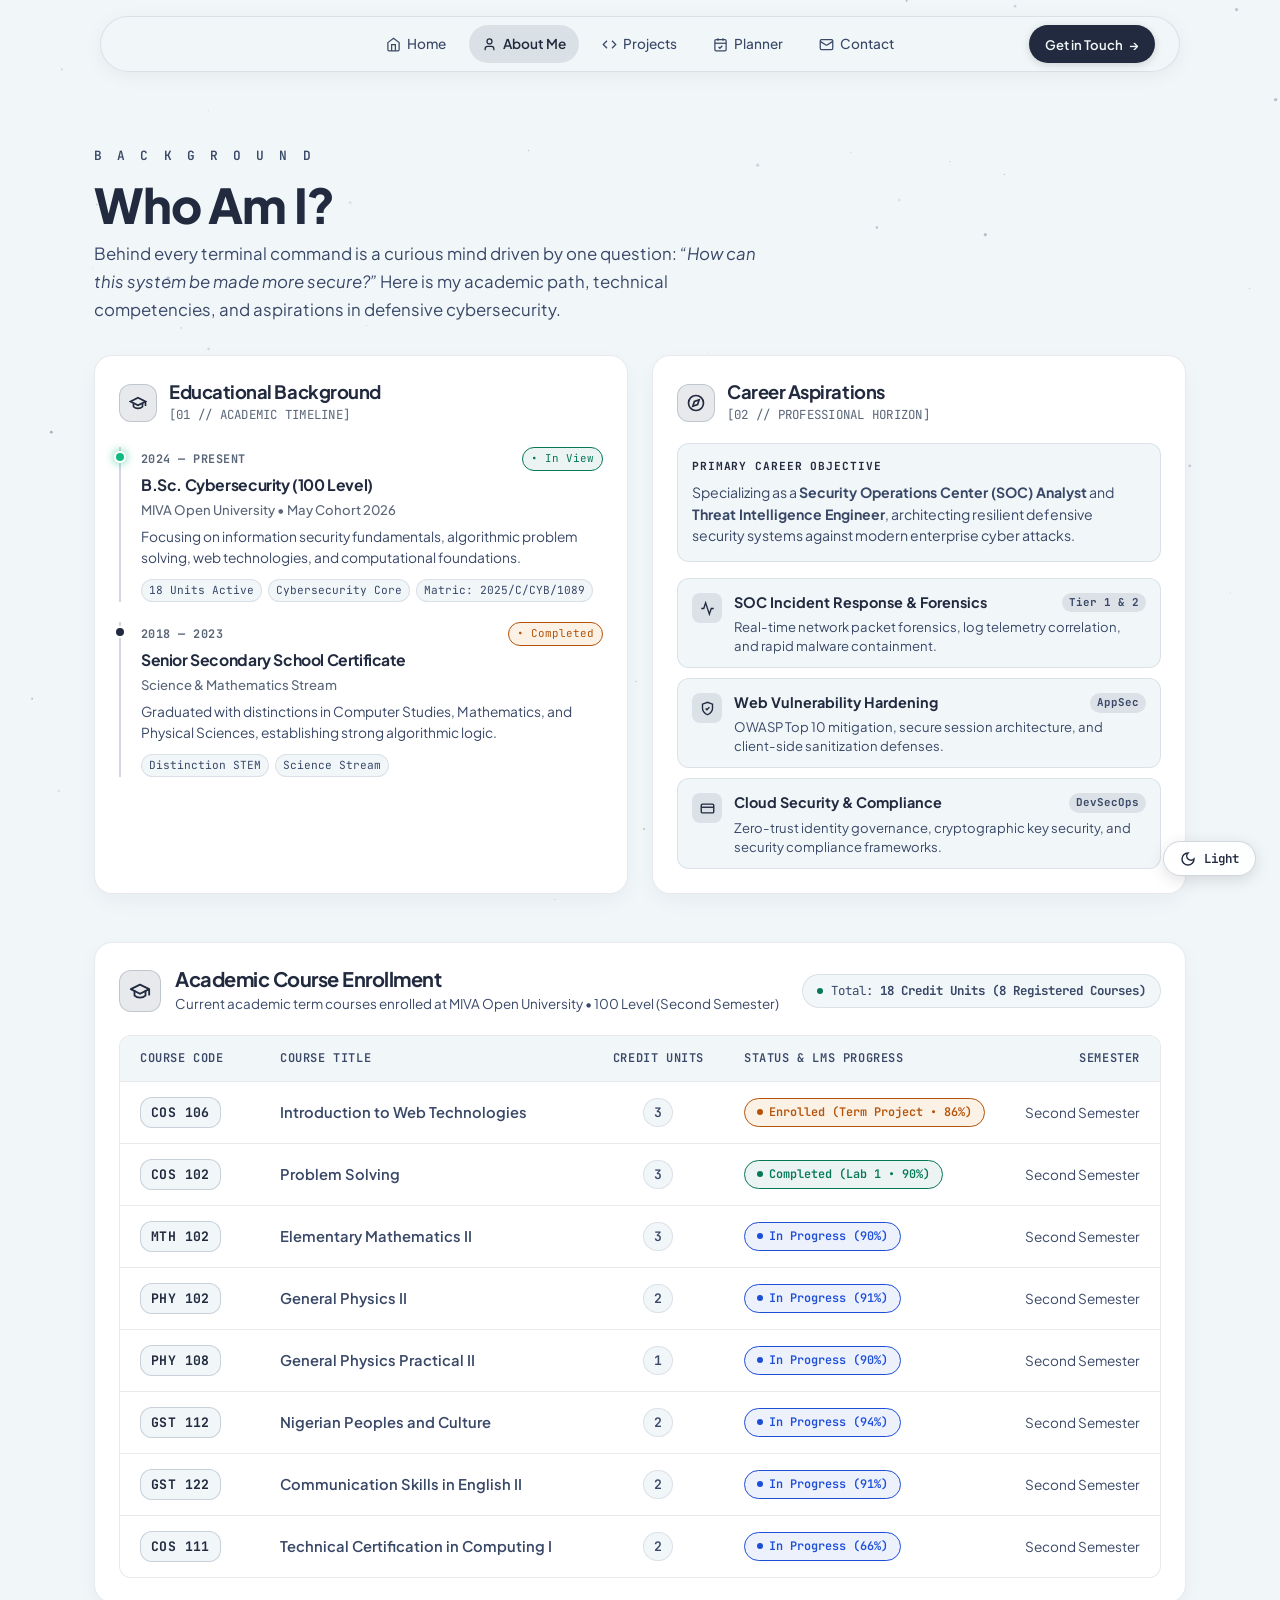
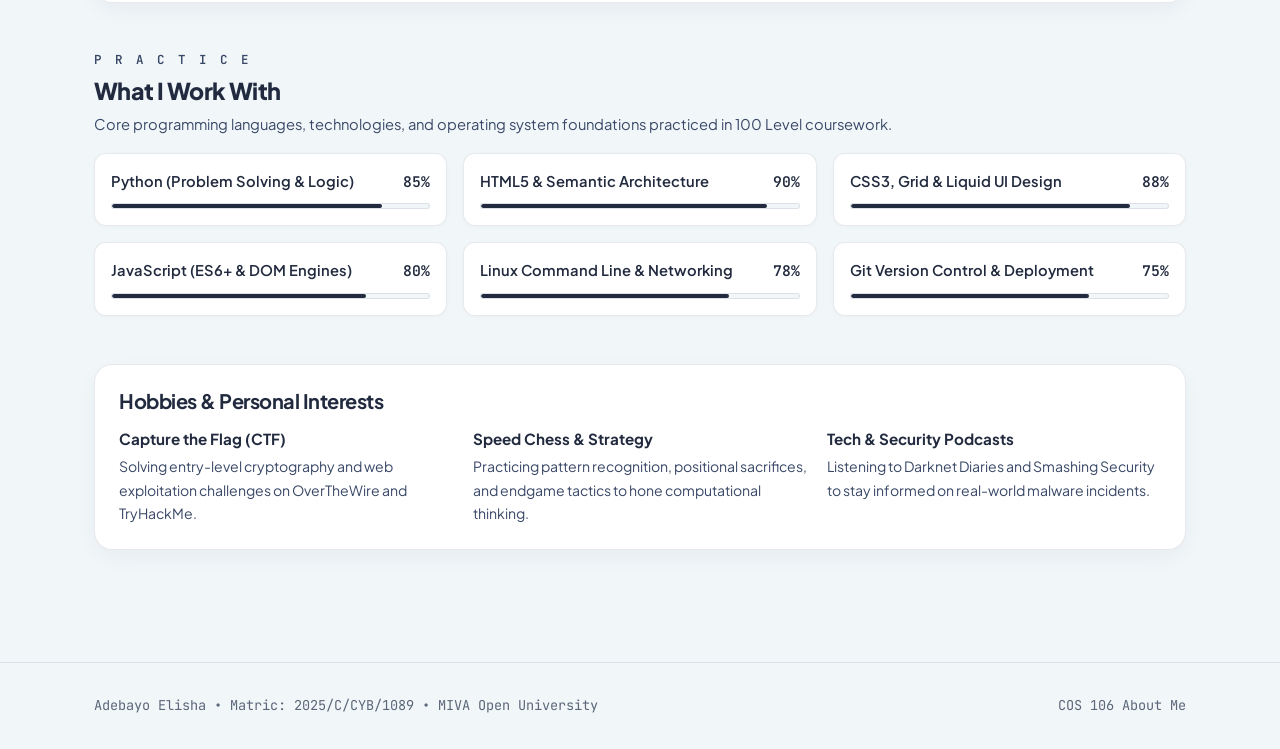
==== about.html @ 7bc81983 "Initial commit" ====
<!DOCTYPE html>
<html lang="en" data-theme="light">
<head>
  <meta charset="UTF-8" />
  <meta name="viewport" content="width=device-width, initial-scale=1.0" />
  <script>/* apply saved theme before first paint */try{if(localStorage.getItem('elisha_portfolio_theme')==='dark'){var h=document.documentElement;h.setAttribute('data-theme','dark');h.classList.add('dark');}}catch(e){}</script>
  <meta name="description" content="About Adebayo Elisha - Educational Background, Technical Skills, Career Goals, and Course Schedule." />
  <title>About Me | Adebayo Elisha</title>
  <link rel="icon" type="image/svg+xml" href="favicon.svg?v=6.1" />
    <link rel="preconnect" href="https://fonts.googleapis.com" />
  <link rel="preconnect" href="https://fonts.gstatic.com" crossorigin />
  <link rel="stylesheet" href="https://fonts.googleapis.com/css2?family=JetBrains+Mono:wght@400;500;600&family=Plus+Jakarta+Sans:wght@300;400;500;600;700;800&display=swap" />
  <link rel="stylesheet" href="css/style.css?v=6.1" />
  <link rel="prefetch" href="index.html" as="document" />
  <link rel="prefetch" href="projects.html" as="document" />
  <link rel="prefetch" href="planner.html" as="document" />
  <link rel="prefetch" href="contact.html" as="document" />
</head>
<body>

  <!-- SCROLL-MORPHING iOS LIQUID GLASS NAVBAR -->
  <header class="site-header">
    <div class="nav-shell">
      <div class="nav-spacer-left">
        <a href="index.html" class="nav-brand-title">Adebayo Elisha</a>
      </div>
      <!-- Desktop Navigation Links with SVG Icons -->
      <nav aria-label="Main Navigation">
        <ul class="nav-menu">
          <li>
            <a href="index.html" class="nav-link">
              <svg xmlns="http://www.w3.org/2000/svg" viewBox="0 0 24 24" fill="none" stroke="currentColor"><path d="m3 9 9-7 9 7v11a2 2 0 0 1-2 2H5a2 2 0 0 1-2-2z"/><polyline points="9 22 9 12 15 12 15 22"/></svg>
              <span>Home</span>
            </a>
          </li>
          <li>
            <a href="about.html" class="nav-link active">
              <svg xmlns="http://www.w3.org/2000/svg" viewBox="0 0 24 24" fill="none" stroke="currentColor"><path d="M19 21v-2a4 4 0 0 0-4-4H9a4 4 0 0 0-4 4v2"/><circle cx="12" cy="7" r="4"/></svg>
              <span>About Me</span>
            </a>
          </li>
          <li>
            <a href="projects.html" class="nav-link">
              <svg xmlns="http://www.w3.org/2000/svg" viewBox="0 0 24 24" fill="none" stroke="currentColor"><polyline points="16 18 22 12 16 6"/><polyline points="8 6 2 12 8 18"/></svg>
              <span>Projects</span>
            </a>
          </li>
          <li>
            <a href="planner.html" class="nav-link">
              <svg xmlns="http://www.w3.org/2000/svg" viewBox="0 0 24 24" fill="none" stroke="currentColor"><rect width="18" height="18" x="3" y="4" rx="2" ry="2"/><line x1="16" x2="16" y1="2" y2="6"/><line x1="8" x2="8" y1="2" y2="6"/><line x1="3" x2="21" y1="10" y2="10"/><path d="m9 16 2 2 4-4"/></svg>
              <span>Planner</span>
            </a>
          </li>
          <li>
            <a href="contact.html" class="nav-link">
              <svg xmlns="http://www.w3.org/2000/svg" viewBox="0 0 24 24" fill="none" stroke="currentColor"><rect width="20" height="16" x="2" y="4" rx="2"/><path d="m22 7-8.97 5.7a1.94 1.94 0 0 1-2.06 0L2 7"/></svg>
              <span>Contact</span>
            </a>
          </li>
        </ul>
      </nav>

      <!-- Nav Actions -->
      <div class="nav-actions">
        <a href="contact.html" class="nav-resume-btn">
          <span>Get in Touch</span>
          <span>&rarr;</span>
        </a>

        <button type="button" class="mobile-toggle" aria-label="Toggle navigation" aria-expanded="false">
          <span class="hamburger-bar"></span>
          <span class="hamburger-bar"></span>
          <span class="hamburger-bar"></span>
        </button>
      </div>

    </div>
  </header>

  <!-- MOBILE NAVIGATION DRAWER -->
  <aside class="mobile-nav-overlay" aria-label="Mobile Navigation Drawer">
    <a href="index.html" class="mobile-nav-link">Home</a>
    <a href="about.html" class="mobile-nav-link active">About Me</a>
    <a href="projects.html" class="mobile-nav-link">Projects</a>
    <a href="planner.html" class="mobile-nav-link">Academic Planner</a>
    <a href="contact.html" class="mobile-nav-link">Contact</a>
        </aside>

  <!-- MAIN CONTENT -->
  <main id="main-content" class="container">
    
    <!-- PAGE HEADER -->
    <header class="page-header">
      <div class="hero-intro-lead" style="font-size: 0.8rem;">B A C K G R O U N D</div>
      <h1 class="page-title">Who Am I?</h1>
      <p class="page-subtitle">
        Behind every terminal command is a curious mind driven by one question: <em>&ldquo;How can this system be made more secure?&rdquo;</em> Here is my academic path, technical competencies, and aspirations in defensive cybersecurity.
      </p>
    </header>

    <!-- SECTION: EDUCATION & ASPIRATIONS (TWO COLUMN GRID) -->
    <section aria-labelledby="bio-heading" style="margin-bottom: 48px;">
      <div class="education-career-grid">
        
        <!-- Educational Background -->
        <article class="mono-card">
          <div class="card-header-row">
            <div class="card-icon-badge" aria-hidden="true">
              <svg xmlns="http://www.w3.org/2000/svg" viewBox="0 0 24 24" fill="none" stroke="currentColor">
                <path d="M22 10v6M2 10l10-5 10 5-10 5z"/>
                <path d="M6 12v5c3 3 9 3 12 0v-5"/>
              </svg>
            </div>
            <div class="card-title-group">
              <h2 id="bio-heading">Educational Background</h2>
              <span class="card-caption">[01 // ACADEMIC TIMELINE]</span>
            </div>
          </div>

          <div class="academic-timeline">
            <!-- Timeline Item 1 -->
            <div class="timeline-item">
              <span class="timeline-dot active" aria-hidden="true"></span>
              <div class="timeline-badge-row">
                <span class="timeline-year">2024 &mdash; Present</span>
                <span class="timeline-status-pill active">&bull; In View</span>
              </div>
              <h3 class="timeline-title">B.Sc. Cybersecurity (100 Level)</h3>
              <span class="timeline-org">MIVA Open University &bull; May Cohort 2026</span>
              <p class="timeline-desc">
                Focusing on information security fundamentals, algorithmic problem solving, web technologies, and computational foundations.
              </p>
              <div class="timeline-tags">
                <span class="timeline-tag">18 Units Active</span>
                <span class="timeline-tag">Cybersecurity Core</span>
                <span class="timeline-tag">Matric: 2025/C/CYB/1089</span>
              </div>
            </div>

            <!-- Timeline Item 2 -->
            <div class="timeline-item">
              <span class="timeline-dot" aria-hidden="true"></span>
              <div class="timeline-badge-row">
                <span class="timeline-year">2018 &mdash; 2023</span>
                <span class="timeline-status-pill">&bull; Completed</span>
              </div>
              <h3 class="timeline-title">Senior Secondary School Certificate</h3>
              <span class="timeline-org">Science &amp; Mathematics Stream</span>
              <p class="timeline-desc">
                Graduated with distinctions in Computer Studies, Mathematics, and Physical Sciences, establishing strong algorithmic logic.
              </p>
              <div class="timeline-tags">
                <span class="timeline-tag">Distinction STEM</span>
                <span class="timeline-tag">Science Stream</span>
              </div>
            </div>
          </div>
        </article>

        <!-- Career Aspirations -->
        <article class="mono-card">
          <div class="card-header-row">
            <div class="card-icon-badge" aria-hidden="true">
              <svg xmlns="http://www.w3.org/2000/svg" viewBox="0 0 24 24" fill="none" stroke="currentColor">
                <circle cx="12" cy="12" r="10"/>
                <polygon points="16.24 7.76 14.12 14.12 7.76 16.24 9.88 9.88 16.24 7.76"/>
              </svg>
            </div>
            <div class="card-title-group">
              <h2>Career Aspirations</h2>
              <span class="card-caption">[02 // PROFESSIONAL HORIZON]</span>
            </div>
          </div>

          <div class="aspiration-lead-box">
            <span class="aspiration-lead-tag">Primary Career Objective</span>
            Specializing as a <strong>Security Operations Center (SOC) Analyst</strong> and <strong>Threat Intelligence Engineer</strong>, architecting resilient defensive security systems against modern enterprise cyber attacks.
          </div>

          <div class="aspiration-track-list">
            <!-- Track 1 -->
            <div class="aspiration-track-item">
              <div class="aspiration-track-icon" aria-hidden="true">
                <svg xmlns="http://www.w3.org/2000/svg" viewBox="0 0 24 24" fill="none" stroke="currentColor"><polyline points="22 12 18 12 15 21 9 3 6 12 2 12"/></svg>
              </div>
              <div class="aspiration-track-body">
                <div class="aspiration-track-title">
                  <span>SOC Incident Response &amp; Forensics</span>
                  <span class="aspiration-pill">Tier 1 &amp; 2</span>
                </div>
                <p class="aspiration-track-desc">
                  Real-time network packet forensics, log telemetry correlation, and rapid malware containment.
                </p>
              </div>
            </div>

            <!-- Track 2 -->
            <div class="aspiration-track-item">
              <div class="aspiration-track-icon" aria-hidden="true">
                <svg xmlns="http://www.w3.org/2000/svg" viewBox="0 0 24 24" fill="none" stroke="currentColor"><path d="M12 22s8-4 8-10V5l-8-3-8 3v7c0 6 8 10 8 10z"/><path d="m9 12 2 2 4-4"/></svg>
              </div>
              <div class="aspiration-track-body">
                <div class="aspiration-track-title">
                  <span>Web Vulnerability Hardening</span>
                  <span class="aspiration-pill">AppSec</span>
                </div>
                <p class="aspiration-track-desc">
                  OWASP Top 10 mitigation, secure session architecture, and client-side sanitization defenses.
                </p>
              </div>
            </div>

            <!-- Track 3 -->
            <div class="aspiration-track-item">
              <div class="aspiration-track-icon" aria-hidden="true">
                <svg xmlns="http://www.w3.org/2000/svg" viewBox="0 0 24 24" fill="none" stroke="currentColor"><rect width="20" height="14" x="2" y="5" rx="2"/><line x1="2" x2="22" y1="10" y2="10"/></svg>
              </div>
              <div class="aspiration-track-body">
                <div class="aspiration-track-title">
                  <span>Cloud Security &amp; Compliance</span>
                  <span class="aspiration-pill">DevSecOps</span>
                </div>
                <p class="aspiration-track-desc">
                  Zero-trust identity governance, cryptographic key security, and security compliance frameworks.
                </p>
              </div>
            </div>
          </div>
        </article>

      </div>
    </section>

    <!-- SECTION: ACADEMIC COURSE ENROLLMENT -->
    <section aria-labelledby="courses-heading" style="margin-bottom: 48px;">
      <div class="course-enrollment-card">
        
        <!-- Card Header with Icon, Title, and Credit Badge -->
        <div class="enrollment-header">
          <div class="enrollment-title-group">
            <div class="enrollment-icon-badge" aria-hidden="true">
              <svg xmlns="http://www.w3.org/2000/svg" width="22" height="22" viewBox="0 0 24 24" fill="none" stroke="currentColor" stroke-width="2" stroke-linecap="round" stroke-linejoin="round">
                <path d="M22 10v6M2 10l10-5 10 5-10 5z"/>
                <path d="M6 12v5c3 3 9 3 12 0v-5"/>
              </svg>
            </div>
            <div>
              <h2 id="courses-heading" class="enrollment-title">Academic Course Enrollment</h2>
              <p class="enrollment-subtitle">Current academic term courses enrolled at MIVA Open University &bull; 100 Level (Second Semester)</p>
            </div>
          </div>
          <div class="enrollment-meta-chip">
            <span class="meta-dot"></span>
            <span>Total: <strong>18 Credit Units (8 Registered Courses)</strong></span>
          </div>
        </div>

        <!-- Desktop Responsive Table Container -->
        <div class="course-table-container">
          <table class="course-table">
            <thead>
              <tr>
                <th scope="col" style="width: 140px;">Course Code</th>
                <th scope="col">Course Title</th>
                <th scope="col" style="width: 120px; text-align: center;">Credit Units</th>
                <th scope="col" style="width: 240px;">Status &amp; LMS Progress</th>
                <th scope="col" style="width: 150px; text-align: right;">Semester</th>
              </tr>
            </thead>
            <tbody>
              <tr>
                <td><span class="course-code-pill">COS 106</span></td>
                <td class="course-title-cell">Introduction to Web Technologies</td>
                <td class="credit-units-cell"><span class="unit-badge">3</span></td>
                <td><span class="status-chip status-enrolled"><span class="chip-pip"></span>Enrolled (Term Project &bull; 86%)</span></td>
                <td class="semester-cell">Second Semester</td>
              </tr>
              <tr>
                <td><span class="course-code-pill">COS 102</span></td>
                <td class="course-title-cell">Problem Solving</td>
                <td class="credit-units-cell"><span class="unit-badge">3</span></td>
                <td><span class="status-chip status-completed"><span class="chip-pip"></span>Completed (Lab 1 &bull; 90%)</span></td>
                <td class="semester-cell">Second Semester</td>
              </tr>
              <tr>
                <td><span class="course-code-pill">MTH 102</span></td>
                <td class="course-title-cell">Elementary Mathematics II</td>
                <td class="credit-units-cell"><span class="unit-badge">3</span></td>
                <td><span class="status-chip status-inprogress"><span class="chip-pip"></span>In Progress (90%)</span></td>
                <td class="semester-cell">Second Semester</td>
              </tr>
              <tr>
                <td><span class="course-code-pill">PHY 102</span></td>
                <td class="course-title-cell">General Physics II</td>
                <td class="credit-units-cell"><span class="unit-badge">2</span></td>
                <td><span class="status-chip status-inprogress"><span class="chip-pip"></span>In Progress (91%)</span></td>
                <td class="semester-cell">Second Semester</td>
              </tr>
              <tr>
                <td><span class="course-code-pill">PHY 108</span></td>
                <td class="course-title-cell">General Physics Practical II</td>
                <td class="credit-units-cell"><span class="unit-badge">1</span></td>
                <td><span class="status-chip status-inprogress"><span class="chip-pip"></span>In Progress (90%)</span></td>
                <td class="semester-cell">Second Semester</td>
              </tr>
              <tr>
                <td><span class="course-code-pill">GST 112</span></td>
                <td class="course-title-cell">Nigerian Peoples and Culture</td>
                <td class="credit-units-cell"><span class="unit-badge">2</span></td>
                <td><span class="status-chip status-inprogress"><span class="chip-pip"></span>In Progress (94%)</span></td>
                <td class="semester-cell">Second Semester</td>
              </tr>
              <tr>
                <td><span class="course-code-pill">GST 122</span></td>
                <td class="course-title-cell">Communication Skills in English II</td>
                <td class="credit-units-cell"><span class="unit-badge">2</span></td>
                <td><span class="status-chip status-inprogress"><span class="chip-pip"></span>In Progress (91%)</span></td>
                <td class="semester-cell">Second Semester</td>
              </tr>
              <tr>
                <td><span class="course-code-pill">COS 111</span></td>
                <td class="course-title-cell">Technical Certification in Computing I</td>
                <td class="credit-units-cell"><span class="unit-badge">2</span></td>
                <td><span class="status-chip status-inprogress"><span class="chip-pip"></span>In Progress (66%)</span></td>
                <td class="semester-cell">Second Semester</td>
              </tr>
            </tbody>
          </table>
        </div>

        <!-- Mobile Card List (Rendered cleanly on phone screens) -->
        <div class="course-mobile-list" aria-label="Course list for mobile screens">
          <!-- Course 1 -->
          <article class="course-mobile-card">
            <div class="course-mobile-header">
              <span class="course-code-pill">COS 106</span>
              <span class="unit-badge">3 Credit Units</span>
            </div>
            <h3 class="course-mobile-title">Introduction to Web Technologies</h3>
            <div class="course-progress-track" aria-hidden="true">
              <div class="course-progress-fill" style="width: 86%;"></div>
            </div>
            <div class="course-mobile-footer">
              <span class="status-chip status-enrolled"><span class="chip-pip"></span>Term Project &bull; 86%</span>
              <span class="semester-cell">Semester 2</span>
            </div>
          </article>

          <!-- Course 2 -->
          <article class="course-mobile-card">
            <div class="course-mobile-header">
              <span class="course-code-pill">COS 102</span>
              <span class="unit-badge">3 Credit Units</span>
            </div>
            <h3 class="course-mobile-title">Problem Solving</h3>
            <div class="course-progress-track" aria-hidden="true">
              <div class="course-progress-fill" style="width: 90%;"></div>
            </div>
            <div class="course-mobile-footer">
              <span class="status-chip status-completed"><span class="chip-pip"></span>Completed Lab 1 &bull; 90%</span>
              <span class="semester-cell">Semester 2</span>
            </div>
          </article>

          <!-- Course 3 -->
          <article class="course-mobile-card">
            <div class="course-mobile-header">
              <span class="course-code-pill">MTH 102</span>
              <span class="unit-badge">3 Credit Units</span>
            </div>
            <h3 class="course-mobile-title">Elementary Mathematics II</h3>
            <div class="course-progress-track" aria-hidden="true">
              <div class="course-progress-fill" style="width: 90%;"></div>
            </div>
            <div class="course-mobile-footer">
              <span class="status-chip status-inprogress"><span class="chip-pip"></span>In Progress &bull; 90%</span>
              <span class="semester-cell">Semester 2</span>
            </div>
          </article>

          <!-- Course 4 -->
          <article class="course-mobile-card">
            <div class="course-mobile-header">
              <span class="course-code-pill">PHY 102</span>
              <span class="unit-badge">2 Credit Units</span>
            </div>
            <h3 class="course-mobile-title">General Physics II</h3>
            <div class="course-progress-track" aria-hidden="true">
              <div class="course-progress-fill" style="width: 91%;"></div>
            </div>
            <div class="course-mobile-footer">
              <span class="status-chip status-inprogress"><span class="chip-pip"></span>In Progress &bull; 91%</span>
              <span class="semester-cell">Semester 2</span>
            </div>
          </article>

          <!-- Course 5 -->
          <article class="course-mobile-card">
            <div class="course-mobile-header">
              <span class="course-code-pill">PHY 108</span>
              <span class="unit-badge">1 Credit Unit</span>
            </div>
            <h3 class="course-mobile-title">General Physics Practical II</h3>
            <div class="course-progress-track" aria-hidden="true">
              <div class="course-progress-fill" style="width: 90%;"></div>
            </div>
            <div class="course-mobile-footer">
              <span class="status-chip status-inprogress"><span class="chip-pip"></span>In Progress &bull; 90%</span>
              <span class="semester-cell">Semester 2</span>
            </div>
          </article>

          <!-- Course 6 -->
          <article class="course-mobile-card">
            <div class="course-mobile-header">
              <span class="course-code-pill">GST 112</span>
              <span class="unit-badge">2 Credit Units</span>
            </div>
            <h3 class="course-mobile-title">Nigerian Peoples and Culture</h3>
            <div class="course-progress-track" aria-hidden="true">
              <div class="course-progress-fill" style="width: 94%;"></div>
            </div>
            <div class="course-mobile-footer">
              <span class="status-chip status-inprogress"><span class="chip-pip"></span>In Progress &bull; 94%</span>
              <span class="semester-cell">Semester 2</span>
            </div>
          </article>

          <!-- Course 7 -->
          <article class="course-mobile-card">
            <div class="course-mobile-header">
              <span class="course-code-pill">GST 122</span>
              <span class="unit-badge">2 Credit Units</span>
            </div>
            <h3 class="course-mobile-title">Communication Skills in English II</h3>
            <div class="course-progress-track" aria-hidden="true">
              <div class="course-progress-fill" style="width: 91%;"></div>
            </div>
            <div class="course-mobile-footer">
              <span class="status-chip status-inprogress"><span class="chip-pip"></span>In Progress &bull; 91%</span>
              <span class="semester-cell">Semester 2</span>
            </div>
          </article>

          <!-- Course 8 -->
          <article class="course-mobile-card">
            <div class="course-mobile-header">
              <span class="course-code-pill">COS 111</span>
              <span class="unit-badge">2 Credit Units</span>
            </div>
            <h3 class="course-mobile-title">Technical Certification in Computing I</h3>
            <div class="course-progress-track" aria-hidden="true">
              <div class="course-progress-fill" style="width: 66%;"></div>
            </div>
            <div class="course-mobile-footer">
              <span class="status-chip status-inprogress"><span class="chip-pip"></span>In Progress &bull; 66%</span>
              <span class="semester-cell">Semester 2</span>
            </div>
          </article>
        </div>

      </div>
    </section>

    <!-- SECTION: TECHNICAL SKILLS -->
    <section aria-labelledby="skills-heading" style="margin-bottom: 48px;">
      <div class="hero-intro-lead" style="font-size: 0.78rem;">P R A C T I C E</div>
      <h2 id="skills-heading" style="font-size: 1.45rem; font-weight: 800; margin-top: 4px; margin-bottom: 8px;">What I Work With</h2>
      <p style="color: var(--text-secondary); font-size: 0.92rem;">
        Core programming languages, technologies, and operating system foundations practiced in 100 Level coursework.
      </p>

      <div class="skills-grid">
        <div class="skill-card">
          <div class="skill-header">
            <span>Python (Problem Solving & Logic)</span>
            <span style="font-family: var(--font-mono);">85%</span>
          </div>
          <div class="skill-track">
            <div class="skill-fill" style="width: 85%;"></div>
          </div>
        </div>

        <div class="skill-card">
          <div class="skill-header">
            <span>HTML5 & Semantic Architecture</span>
            <span style="font-family: var(--font-mono);">90%</span>
          </div>
          <div class="skill-track">
            <div class="skill-fill" style="width: 90%;"></div>
          </div>
        </div>

        <div class="skill-card">
          <div class="skill-header">
            <span>CSS3, Grid & Liquid UI Design</span>
            <span style="font-family: var(--font-mono);">88%</span>
          </div>
          <div class="skill-track">
            <div class="skill-fill" style="width: 88%;"></div>
          </div>
        </div>

        <div class="skill-card">
          <div class="skill-header">
            <span>JavaScript (ES6+ & DOM Engines)</span>
            <span style="font-family: var(--font-mono);">80%</span>
          </div>
          <div class="skill-track">
            <div class="skill-fill" style="width: 80%;"></div>
          </div>
        </div>

        <div class="skill-card">
          <div class="skill-header">
            <span>Linux Command Line & Networking</span>
            <span style="font-family: var(--font-mono);">78%</span>
          </div>
          <div class="skill-track">
            <div class="skill-fill" style="width: 78%;"></div>
          </div>
        </div>

        <div class="skill-card">
          <div class="skill-header">
            <span>Git Version Control & Deployment</span>
            <span style="font-family: var(--font-mono);">75%</span>
          </div>
          <div class="skill-track">
            <div class="skill-fill" style="width: 75%;"></div>
          </div>
        </div>
      </div>
    </section>



    <!-- SECTION: HOBBIES & INTERESTS -->
    <section aria-labelledby="hobbies-heading" style="margin-bottom: 48px;">
      <article class="mono-card">
        <h2 id="hobbies-heading" style="font-size: 1.25rem; font-weight: 700; margin-bottom: 14px;">Hobbies & Personal Interests</h2>
        <div style="display: grid; grid-template-columns: repeat(auto-fit, minmax(240px, 1fr)); gap: 20px;">
          <div>
            <strong style="color: var(--text-main); font-size: 0.95rem;">Capture the Flag (CTF)</strong>
            <p style="font-size: 0.88rem; color: var(--text-secondary); margin-top: 4px;">
              Solving entry-level cryptography and web exploitation challenges on OverTheWire and TryHackMe.
            </p>
          </div>
          <div>
            <strong style="color: var(--text-main); font-size: 0.95rem;">Speed Chess & Strategy</strong>
            <p style="font-size: 0.88rem; color: var(--text-secondary); margin-top: 4px;">
              Practicing pattern recognition, positional sacrifices, and endgame tactics to hone computational thinking.
            </p>
          </div>
          <div>
            <strong style="color: var(--text-main); font-size: 0.95rem;">Tech & Security Podcasts</strong>
            <p style="font-size: 0.88rem; color: var(--text-secondary); margin-top: 4px;">
              Listening to Darknet Diaries and Smashing Security to stay informed on real-world malware incidents.
            </p>
          </div>
        </div>
      </article>
    </section>

  </main>

  <!-- FOOTER -->
  <footer class="site-footer" style="margin-top: 64px;">
    <div class="container">
      <div class="footer-row">
        <span class="footer-meta">Adebayo Elisha &bull; Matric: 2025/C/CYB/1089 &bull; MIVA Open University</span>
        <span class="footer-meta">COS 106 About Me</span>
      </div>
    </div>
  </footer>

  <!-- FLOATING QUICK THEME SWITCHER -->
  <button type="button" class="floating-theme-switch" aria-label="Toggle theme mode" title="Toggle Light/Dark Theme">
    <svg class="icon-sun" xmlns="http://www.w3.org/2000/svg" viewBox="0 0 24 24" fill="none" stroke="currentColor" style="display:none;"><circle cx="12" cy="12" r="4"/><path d="M12 2v2"/><path d="M12 20v2"/><path d="m4.93 4.93 1.41 1.41"/><path d="m17.66 17.66 1.41 1.41"/><path d="M2 12h2"/><path d="M20 12h2"/><path d="m6.34 17.66-1.41 1.41"/><path d="m19.07 4.93-1.41 1.41"/></svg>
    <svg class="icon-moon" xmlns="http://www.w3.org/2000/svg" viewBox="0 0 24 24" fill="none" stroke="currentColor"><path d="M12 3a6 6 0 0 0 9 9 9 9 0 1 1-9-9Z"/></svg>
    <span class="theme-label">Light</span>
  </button>

  <script src="js/effects.js?v=6.1"></script>
</body>
</html>
---- css/style.css ----
/* ==========================================================================
   COS 106: Introduction to Web Technologies - Term Project
   Student: Adebayo Elisha (Cybersecurity, 100 Level, MIVA Open University)
   Architecture: Modern Glassmorphism & Dynamic Geometric Matrix Engine
   Theme: Dual Light (Ice/Steel Slate #F1F6F9) & Dark (Obsidian #0B0F17)
   Interactive: ClickSpark Canvas, Hover Grid Matrix, Scroll-Morphing Liquid Nav
   ========================================================================== */

/* --- DUAL THEME TOKENS --- */
:root,
[data-theme="light"] {
  color-scheme: light;

  /* Light Steel & Frosted Slate Palette */
  --bg-canvas: #F1F6F9;
  --bg-surface: #FFFFFF;
  --bg-surface-raised: rgba(255, 255, 255, 0.85);
  --bg-glass: rgba(241, 246, 249, 0.75);
  --bg-liquid-glass: rgba(255, 255, 255, 0.72);
  --bg-card: rgba(255, 255, 255, 0.8);

  /* Typography */
  --text-main: #212A3E;
  --text-secondary: #394867;
  --text-muted: #5B6779;
  --text-inverse: #FFFFFF;

  /* Borders & Hairlines */
  --border-subtle: rgba(57, 72, 103, 0.12);
  --border-medium: rgba(57, 72, 103, 0.22);
  --border-active: #212A3E;

  /* Accents */
  --accent: #212A3E;
  --accent-secondary: #394867;
  --accent-highlight: #4F709C;
  --accent-glow: rgba(57, 72, 103, 0.12);

  /* Grid Matrix & Ripple Tokens (Balanced Blend) */
  --grid-cell-border: rgba(57, 72, 103, 0.055);
  --grid-cell-hover: rgba(57, 72, 103, 0.12);
  --grid-cell-hover-border: rgba(57, 72, 103, 0.24);
  --grid-ripple-bg: rgba(57, 72, 103, 0.18);
  --grid-ripple-border: rgba(57, 72, 103, 0.28);

  /* Status Colors */
  --status-high: #B91C1C;
  --status-high-bg: rgba(220, 38, 38, 0.1);
  --status-med: #B45309;
  --status-med-bg: rgba(217, 119, 6, 0.1);
  --status-low: #047857;
  --status-low-bg: rgba(4, 120, 87, 0.08);
  --status-info: #1D4ED8;
  --status-info-bg: rgba(29, 78, 216, 0.08);

  /* Shadows */
  --shadow-nav: 0 4px 6px -1px rgba(155, 164, 181, 0.05);
  --shadow-liquid: 0 10px 30px -5px rgba(34, 42, 53, 0.08), 0 1px 2px rgba(0, 0, 0, 0.05), inset 0 1px 0 rgba(255, 255, 255, 0.8);
  --shadow-card: 0 8px 24px -4px rgba(33, 42, 62, 0.06);
  --shadow-card-hover: 0 16px 36px -6px rgba(33, 42, 62, 0.12);
}

[data-theme="dark"],
html.dark {
  color-scheme: dark;

  /* Option B: Dark Obsidian & Titanium Glass */
  --bg-canvas: #0B0F17;
  --bg-surface: #121824;
  --bg-surface-raised: rgba(18, 24, 36, 0.85);
  --bg-glass: rgba(11, 15, 23, 0.75);
  --bg-liquid-glass: rgba(18, 24, 36, 0.75);
  --bg-card: rgba(18, 24, 36, 0.65);

  /* Typography */
  --text-main: #F1F6F9;
  --text-secondary: #9BA4B5;
  --text-muted: #94A3B8;
  --text-inverse: #0B0F17;

  /* Borders & Hairlines */
  --border-subtle: rgba(255, 255, 255, 0.08);
  --border-medium: rgba(255, 255, 255, 0.16);
  --border-active: #60A5FA;

  /* Accents */
  --accent: #60A5FA;
  --accent-secondary: #93C5FD;
  --accent-highlight: #38BDF8;
  --accent-glow: rgba(96, 165, 250, 0.18);

  /* Grid Matrix & Ripple Tokens (Balanced Blend) */
  --grid-cell-border: rgba(147, 197, 253, 0.045);
  --grid-cell-hover: rgba(96, 165, 250, 0.14);
  --grid-cell-hover-border: rgba(96, 165, 250, 0.28);
  --grid-ripple-bg: rgba(96, 165, 250, 0.18);
  --grid-ripple-border: rgba(96, 165, 250, 0.32);

  /* Status Colors */
  --status-high: #F87171;
  --status-high-bg: rgba(248, 113, 113, 0.15);
  --status-med: #FBBF24;
  --status-med-bg: rgba(251, 191, 36, 0.15);
  --status-low: #34D399;
  --status-low-bg: rgba(52, 211, 153, 0.15);
  --status-info: #60A5FA;
  --status-info-bg: rgba(96, 165, 250, 0.15);

  /* Shadows */
  --shadow-nav: 0 4px 6px -1px rgba(0, 0, 0, 0.3);
  --shadow-liquid: 0 12px 36px -5px rgba(0, 0, 0, 0.6), 0 1px 2px rgba(0, 0, 0, 0.4), inset 0 1px 0 rgba(255, 255, 255, 0.12);
  --shadow-card: 0 8px 24px -4px rgba(0, 0, 0, 0.4);
  --shadow-card-hover: 0 16px 40px -6px rgba(0, 0, 0, 0.7);
}

/* --- GLOBAL SETTINGS --- */
:root {
  --font-primary: 'Plus Jakarta Sans', -apple-system, BlinkMacSystemFont, 'Segoe UI', Roboto, sans-serif;
  --font-mono: 'JetBrains Mono', monospace;
  --accent-terminal: var(--accent);
  --accent-primary: var(--accent);

  --space-1: 4px;
  --space-2: 8px;
  --space-3: 12px;
  --space-4: 16px;
  --space-5: 24px;
  --space-6: 32px;
  --space-7: 48px;
  --space-8: 64px;
  --space-9: 96px;

  --radius-sm: 6px;
  --radius-md: 12px;
  --radius-lg: 18px;
  --radius-pill: 9999px;

  --ease-spring: cubic-bezier(0.16, 1, 0.3, 1);
  --max-width: 1140px;
}

/* --- RESET --- */
*,
*::before,
*::after {
  box-sizing: border-box;
  margin: 0;
  padding: 0;
}

/* ==========================================================================
   VIEW TRANSITIONS API THEME RIPPLE (Smooth Circular Mask)
   ========================================================================== */
::view-transition-old(root),
::view-transition-new(root) {
  animation: none;
  mix-blend-mode: normal;
}

::view-transition-old(root) {
  z-index: 1;
}

::view-transition-new(root) {
  z-index: 9999;
}

/* Suppress per-element transitions during theme switch so snapshots are instantaneous */
html.theme-transitioning,
html.theme-transitioning *,
html.theme-transitioning *::before,
html.theme-transitioning *::after {
  transition: none !important;
  animation-duration: 0.001ms !important;
}

html {
  font-family: var(--font-primary);
  background-color: var(--bg-canvas);
  color: var(--text-main);
  font-size: 16px;
  line-height: 1.6;
  scroll-behavior: smooth;
  -webkit-font-smoothing: antialiased;
}

body {
  min-height: 100vh;
  display: flex;
  flex-direction: column;
  background-color: var(--bg-canvas);
  color: var(--text-main);
  overflow-x: hidden;
  position: relative;
  animation: pageFadeIn 0.22s cubic-bezier(0.16, 1, 0.3, 1);
}

@keyframes pageFadeIn {
  from {
    opacity: 0.94;
    transform: translateY(2px);
  }
  to {
    opacity: 1;
    transform: translateY(0);
  }
}

h1,
h2,
h3,
h4,
h5,
h6 {
  color: var(--text-main);
  font-weight: 700;
  line-height: 1.15;
  letter-spacing: -0.025em;
}

p {
  color: var(--text-secondary);
  line-height: 1.65;
}

a {
  color: inherit;
  text-decoration: none;
  transition: all 0.2s ease;
}

/* Layout Container */
.container {
  width: 100%;
  max-width: var(--max-width);
  margin-left: auto;
  margin-right: auto;
  padding-left: var(--space-5);
  padding-right: var(--space-5);
  position: relative;
  z-index: 10;
}

/* ==========================================================================
   INTERACTIVE GEOMETRIC MATRIX GRID
   ========================================================================== */
.interactive-grid-container {
  position: absolute;
  top: 0;
  left: 0;
  right: 0;
  height: 100%;
  min-height: 850px;
  overflow: hidden;
  pointer-events: auto;
  z-index: 1;
  -webkit-mask-image: radial-gradient(ellipse at top, #000 20%, transparent 70%);
  mask-image: radial-gradient(ellipse at top, #000 20%, transparent 70%);
}

.interactive-grid-matrix {
  display: grid;
  width: max-content;
  margin: 0 auto;
  user-select: none;
}

.grid-matrix-cell {
  width: 60px;
  height: 60px;
  border-width: 0.5px;
  border-style: solid;
  border-color: var(--grid-cell-border);
  background: transparent;
  transition: background-color 0.12s ease, border-color 0.12s ease;
  will-change: background-color, border-color;
  cursor: crosshair;
}

.grid-matrix-cell:hover {
  background-color: var(--grid-cell-hover) !important;
  border-color: var(--grid-cell-hover-border) !important;
  transition-duration: 0ms !important;
}

/* Cell Wave Ripple Animation (Hardware-Accelerated) */
@keyframes cell-ripple {
  0% {
    background-color: transparent;
    border-color: var(--grid-cell-border);
  }

  50% {
    background-color: var(--grid-ripple-bg);
    border-color: var(--grid-ripple-border);
  }

  100% {
    background-color: transparent;
    border-color: var(--grid-cell-border);
  }
}

.animate-cell-ripple {
  animation: cell-ripple var(--duration, 280ms) cubic-bezier(0.4, 0, 0.2, 1) var(--delay, 0ms) forwards;
  will-change: background-color, border-color;
}

/* Hero Section Bottom Fade Gradient */
.hero-bottom-fade {
  position: absolute;
  bottom: 0;
  left: 0;
  right: 0;
  height: 180px;
  background: linear-gradient(to top, var(--bg-canvas) 0%, transparent 100%);
  pointer-events: none;
  z-index: 2;
}

/* Mouse Pass-Through: Layout containers, content wrappers & text let mouse hover/clicks fall through to the grid */
.hero-section .container,
.hero-grid,
.hero-content,
.hero-intro-lead,
.hero-name,
.hero-role-wrapper,
.hero-bio,
.page-header .container,
.page-header {
  pointer-events: none;
}

/* Explicit interactive items retain full clickability */
.hero-actions,
.hero-actions a,
.hero-actions button,
.badge-tag,
.audio-pill,
.hero-portrait-card,
.page-header a,
.page-header button,
.page-header input,
.mono-card,
.project-card,
.table-card,
.planner-form,
.filter-chip {
  pointer-events: auto;
}

/* ==========================================================================
   SCROLL-MORPHING iOS LIQUID GLASS NAVBAR
   ========================================================================== */
.site-header {
  position: fixed;
  top: 0;
  left: 0;
  right: 0;
  z-index: 1000;
  pointer-events: none;
  padding: 16px 20px;
}

/* 1. At Top of Page: Expansive, wide floating bar across top */
.nav-shell {
  pointer-events: auto;
  width: 92%;
  max-width: 1080px;
  margin: 0 auto;
  display: flex;
  align-items: center;
  justify-content: space-between;
  padding: 8px 24px;
  background: var(--bg-glass);
  backdrop-filter: blur(14px);
  -webkit-backdrop-filter: blur(14px);
  border: 1px solid var(--border-subtle);
  border-radius: var(--radius-pill);
  box-shadow: 0 4px 20px rgba(0, 0, 0, 0.05);
  will-change: max-width, padding, box-shadow;
  transition: max-width 0.5s cubic-bezier(0.22, 1, 0.36, 1),
              padding 0.5s cubic-bezier(0.22, 1, 0.36, 1),
              background-color 0.35s ease,
              border-color 0.35s ease,
              box-shadow 0.45s ease;
}

.nav-spacer-left,
.nav-ghost-spacer {
  width: 126px;
  flex-shrink: 0;
  min-width: 0;
  overflow: hidden;
  pointer-events: none;
  transition: width 0.5s cubic-bezier(0.22, 1, 0.36, 1);
}

.nav-brand-title,
.nav-mobile-home-pill,
.mobile-hero-meta {
  display: none;
}

.nav-shell.scrolled-liquid .nav-spacer-left,
.nav-shell.scrolled-liquid .nav-ghost-spacer {
  width: 0px !important;
}

.nav-shell nav {
  flex: 0 0 auto;
}

.nav-actions {
  width: 126px;
  flex-shrink: 0;
  display: flex;
  align-items: center;
  justify-content: flex-end;
  gap: 8px;
  transition: width 0.5s cubic-bezier(0.22, 1, 0.36, 1);
}

.nav-shell.scrolled-liquid .nav-actions {
  width: auto;
}

/* 2. On Scroll: The sides and button smoothly glide inward into a compact floating pill */
.nav-shell.scrolled-liquid {
  max-width: 660px;
  padding: 6px 12px;
  background: var(--bg-liquid-glass);
  backdrop-filter: blur(20px);
  -webkit-backdrop-filter: blur(20px);
  border-color: var(--border-medium);
  box-shadow: var(--shadow-liquid);
}

/* Nav Menu Links - In original central place with decent 10px spacing, retracts to 4px on scroll */
.nav-menu {
  display: flex;
  align-items: center;
  list-style: none;
  gap: 10px;
  flex-shrink: 0;
  transition: gap 0.5s cubic-bezier(0.22, 1, 0.36, 1);
}

.nav-shell.scrolled-liquid .nav-menu {
  gap: 4px;
}

.nav-link {
  display: inline-flex;
  align-items: center;
  gap: 6px;
  padding: 7px 13px;
  min-height: 38px;
  font-size: 0.85rem;
  font-weight: 500;
  color: var(--text-secondary);
  border-radius: var(--radius-pill);
  white-space: nowrap;
  flex-shrink: 0;
  transition: color 0.2s ease, background-color 0.2s ease;
}

.nav-link svg {
  width: 15px;
  height: 15px;
  stroke-width: 2;
  flex-shrink: 0;
  transition: transform 0.2s ease;
}

.nav-link:hover {
  color: var(--text-main);
  background: var(--border-subtle);
}

.nav-link:hover svg {
  transform: translateY(-1px);
}

.nav-link.active {
  color: var(--text-main);
  background: var(--border-subtle);
  font-weight: 600;
}

/* Nav Actions (Resume/Action & Mobile Drawer) */
.nav-actions {
  display: flex;
  align-items: center;
  gap: 8px;
  flex-shrink: 0;
}

.theme-toggle-btn {
  width: 44px;
  height: 44px;
  min-width: 44px;
  min-height: 44px;
  border-radius: var(--radius-pill);
  background: var(--bg-surface-raised);
  border: 1px solid var(--border-medium);
  color: var(--text-main);
  display: inline-flex;
  align-items: center;
  justify-content: center;
  cursor: pointer;
  transition: all 0.2s ease;
  box-shadow: 0 1px 4px rgba(0, 0, 0, 0.08);
}

.theme-toggle-btn:hover {
  color: var(--accent);
  border-color: var(--accent);
  background: var(--bg-surface);
  transform: scale(1.08);
  box-shadow: 0 2px 8px var(--accent-glow);
}

.theme-toggle-btn svg {
  width: 20px;
  height: 20px;
  stroke-width: 2.2;
  pointer-events: none;
}

/* Floating Quick Theme Toggle (Bottom Right Pill) */
.floating-theme-switch {
  position: fixed;
  bottom: 24px;
  right: 24px;
  z-index: 999;
  display: flex;
  align-items: center;
  gap: 8px;
  padding: 8px 16px;
  background: var(--bg-surface-raised);
  border: 1px solid var(--border-medium);
  border-radius: var(--radius-pill);
  box-shadow: 0 4px 16px rgba(0, 0, 0, 0.12), inset 0 1px 0 rgba(255, 255, 255, 0.2);
  backdrop-filter: blur(16px);
  -webkit-backdrop-filter: blur(16px);
  color: var(--text-main);
  font-family: var(--font-mono);
  font-size: 0.78rem;
  font-weight: 600;
  cursor: pointer;
  transition: all 0.25s var(--ease-spring);
  user-select: none;
}

.floating-theme-switch:hover {
  transform: translateY(-2px);
  border-color: var(--accent);
  box-shadow: 0 6px 20px var(--accent-glow);
}

.floating-theme-switch svg {
  width: 16px;
  height: 16px;
  stroke-width: 2.2;
  pointer-events: none;
}

.nav-resume-btn {
  display: inline-flex;
  align-items: center;
  gap: 6px;
  padding: 8px 16px;
  min-height: 38px;
  border-radius: var(--radius-pill);
  background: var(--text-main);
  color: var(--bg-canvas);
  font-size: 0.82rem;
  font-weight: 600;
  white-space: nowrap;
  flex-shrink: 0;
  box-shadow: 0 2px 8px rgba(0, 0, 0, 0.15);
  transition: all 0.2s ease;
}

.nav-resume-btn:hover {
  transform: translateY(-1px);
  box-shadow: 0 4px 12px rgba(0, 0, 0, 0.22);
  color: var(--bg-canvas);
}

/* Constant dimensions on scroll - zero shrinking */

/* Mobile Toggle Hamburger (Clean 44px Touch Target with Animated Bars) */
.mobile-toggle {
  display: none;
  background: transparent;
  border: none;
  cursor: pointer;
  width: 44px;
  height: 44px;
  min-width: 44px;
  min-height: 44px;
  align-items: center;
  justify-content: center;
  flex-direction: column;
  gap: 5px;
  color: var(--text-main);
  border-radius: var(--radius-pill);
  padding: 0;
  transition: all 0.25s ease;
  user-select: none;
  -webkit-tap-highlight-color: transparent;
}

.mobile-toggle:hover {
  background: var(--border-subtle);
}

.mobile-toggle .hamburger-bar {
  display: block;
  width: 20px;
  height: 2px;
  background-color: currentColor;
  border-radius: 2px;
  transition: transform 0.3s cubic-bezier(0.16, 1, 0.3, 1), opacity 0.2s ease;
  transform-origin: center;
}

/* Smooth morphing into an 'X' close icon when mobile drawer is open */
.mobile-toggle.open .hamburger-bar:nth-child(1) {
  transform: translateY(7px) rotate(45deg);
}

.mobile-toggle.open .hamburger-bar:nth-child(2) {
  opacity: 0;
  transform: scaleX(0);
}

.mobile-toggle.open .hamburger-bar:nth-child(3) {
  transform: translateY(-7px) rotate(-45deg);
}

/* Mobile Nav Overlay Drawer */
.mobile-nav-overlay {
  position: fixed;
  inset: 0;
  background: var(--bg-surface);
  z-index: 99;
  display: flex;
  flex-direction: column;
  justify-content: center;
  align-items: center;
  gap: 16px;
  padding: 32px;
  transform: translateY(-100%);
  opacity: 0;
  transition: all 0.35s var(--ease-spring);
  pointer-events: none;
  visibility: hidden;
}

.mobile-nav-overlay.active {
  transform: translateY(0);
  opacity: 1;
  pointer-events: auto;
  visibility: visible;
}

.mobile-nav-link {
  font-size: 1.25rem;
  font-weight: 600;
  color: var(--text-secondary);
  display: inline-flex;
  align-items: center;
  justify-content: center;
  min-height: 48px;
  width: 100%;
  gap: 12px;
}

.mobile-nav-link.active,
.mobile-nav-link:hover {
  color: var(--text-main);
}

/* ==========================================================================
   HERO SECTION (CYBERSECURITY IDENTITY ARCHITECTURE - 100dvh OPTIMIZED)
   ========================================================================== */
.hero-section {
  padding-top: 150px;
  padding-bottom: var(--space-8);
  position: relative;
  min-height: 85vh;
  min-height: calc(100dvh - 80px);
  display: flex;
  align-items: center;
}

.hero-grid {
  display: grid;
  grid-template-columns: 1.25fr 0.85fr;
  gap: var(--space-7);
  align-items: center;
}

.hero-content {
  position: relative;
  display: flex;
  flex-direction: column;
  gap: var(--space-4);
}

/* Atmospheric soft radial fade around the name & intro typography */
.hero-content::before {
  content: "";
  position: absolute;
  top: -60px;
  left: -60px;
  right: -30px;
  bottom: -40px;
  background: radial-gradient(ellipse 85% 75% at 35% 35%, var(--bg-canvas) 25%, transparent 80%);
  opacity: 0.85;
  pointer-events: none;
  z-index: -1;
}

/* Badge Chip */
.badge-tag {
  display: inline-flex;
  align-items: center;
  gap: 8px;
  padding: 6px 14px;
  border-radius: var(--radius-pill);
  background: var(--bg-surface-raised);
  border: 1px solid var(--border-subtle);
  font-family: var(--font-mono);
  font-size: 0.74rem;
  font-weight: 600;
  color: var(--text-secondary);
  box-shadow: 0 1px 4px rgba(0, 0, 0, 0.04);
}

.badge-pip {
  width: 7px;
  height: 7px;
  border-radius: 50%;
  background: #10B981;
  box-shadow: 0 0 8px #10B981;
}

/* Architectural Intro Lead Tracking */
.hero-intro-lead {
  font-family: var(--font-mono);
  font-size: clamp(1.15rem, 1.8vw, 1.35rem);
  line-height: 1.5;
  letter-spacing: 0.28em;
  text-transform: uppercase;
  color: var(--text-secondary);
  font-weight: 600;
  margin-top: 6px;
  margin-bottom: 8px;
}

/* Bold Prominent Name */
.hero-name {
  font-size: clamp(2.6rem, 5.5vw, 4.2rem);
  font-weight: 800;
  line-height: 1.05;
  letter-spacing: -0.035em;
  color: var(--text-main);
}

.hero-name-first,
.hero-name-last {
  display: inline;
}

.hero-name-cursor {
  display: inline-block;
  width: 3.5px;
  height: 0.85em;
  background: var(--accent-terminal);
  border-radius: 1px;
  vertical-align: middle;
  margin-left: 6px;
  animation: cursorBlink 1.1s ease-in-out infinite;
}

@keyframes cursorBlink {
  0%, 100% { opacity: 1; }
  50% { opacity: 0; }
}

/* Rotating Role Typewriter */
.hero-role-wrapper {
  font-family: var(--font-mono);
  font-size: 1.15rem;
  font-weight: 600;
  color: var(--text-secondary);
  display: flex;
  align-items: center;
  gap: 8px;
  min-height: 32px;
}

.role-terminal-prefix {
  color: var(--text-muted);
}

#roleRotator {
  color: var(--text-main);
  border-bottom: 2px solid var(--border-medium);
}

.cursor-blink {
  display: inline-block;
  width: 8px;
  height: 18px;
  background: var(--text-main);
  animation: blink 0.9s infinite;
}

@keyframes blink {

  0%,
  100% {
    opacity: 1;
  }

  50% {
    opacity: 0;
  }
}

/* Authentic Narrative Bio */
.hero-bio {
  font-size: 1.02rem;
  color: var(--text-secondary);
  line-height: 1.7;
  max-width: 580px;
}

/* Action Buttons Row */
.hero-actions {
  display: flex;
  align-items: center;
  gap: var(--space-4);
  flex-wrap: wrap;
  margin-top: var(--space-2);
}

.btn {
  display: inline-flex;
  align-items: center;
  gap: 8px;
  padding: 10px 22px;
  font-size: 0.9rem;
  font-weight: 600;
  border-radius: var(--radius-sm);
  cursor: pointer;
  transition: all 0.2s var(--ease-spring);
  font-family: inherit;
}

.btn-primary {
  background: var(--text-main);
  color: var(--bg-canvas);
  border: 1px solid var(--text-main);
  box-shadow: 0 4px 14px rgba(0, 0, 0, 0.12);
}

.btn-primary:hover {
  transform: translateY(-2px);
  box-shadow: 0 8px 22px rgba(0, 0, 0, 0.2);
  color: var(--bg-canvas);
}

.btn-outline {
  background: var(--bg-surface-raised);
  color: var(--text-main);
  border: 1px solid var(--border-subtle);
}

.btn-outline:hover {
  background: var(--border-subtle);
  border-color: var(--border-medium);
  transform: translateY(-2px);
}

/* ==========================================================================
   CUSTOM AUDIO NOTE PILL (WITH EQUALIZER BARS)
   ========================================================================== */
.audio-pill {
  display: inline-flex;
  align-items: center;
  gap: 14px;
  padding: 10px 18px;
  background: var(--bg-surface-raised);
  border: 1px solid var(--border-subtle);
  border-radius: var(--radius-pill);
  box-shadow: 0 4px 16px rgba(0, 0, 0, 0.04);
  width: fit-content;
  margin-top: var(--space-2);
  cursor: pointer;
  user-select: none;
  transition: transform 0.2s ease, border-color 0.2s ease, box-shadow 0.2s ease;
}

.audio-pill:hover {
  border-color: var(--border-medium);
  transform: translateY(-1px);
  box-shadow: 0 6px 20px rgba(0, 0, 0, 0.08);
}

.audio-play-trigger {
  width: 32px;
  height: 32px;
  border-radius: 50%;
  background: var(--text-main);
  color: var(--bg-canvas);
  border: none;
  cursor: pointer;
  display: flex;
  align-items: center;
  justify-content: center;
  transition: transform 0.2s ease;
}

.audio-play-trigger:hover {
  transform: scale(1.08);
}

.audio-play-trigger svg {
  width: 14px;
  height: 14px;
  fill: currentColor;
}

.audio-info-col {
  display: flex;
  flex-direction: column;
}

.audio-label {
  font-size: 0.82rem;
  font-weight: 700;
  color: var(--text-main);
}

.audio-sub {
  font-size: 0.7rem;
  color: var(--text-muted);
  font-family: var(--font-mono);
}

/* Equalizer Dancing Bars */
.eq-bars {
  display: flex;
  align-items: flex-end;
  gap: 3px;
  height: 16px;
}

.eq-bar {
  width: 3px;
  height: 4px;
  background: var(--text-secondary);
  border-radius: 1px;
  transition: height 0.2s ease;
}

.eq-bar.animating {
  animation: eqJump 0.8s infinite ease-in-out alternate;
}

.eq-bar:nth-child(1).animating {
  animation-delay: 0.1s;
}

.eq-bar:nth-child(2).animating {
  animation-delay: 0.3s;
}

.eq-bar:nth-child(3).animating {
  animation-delay: 0.5s;
}

.eq-bar:nth-child(4).animating {
  animation-delay: 0.2s;
}

@keyframes eqJump {
  0% {
    height: 3px;
  }

  100% {
    height: 16px;
  }
}

/* ==========================================================================
   HERO PORTRAIT CARD (LIQUID FROSTED GLASS)
   ========================================================================== */
.hero-portrait-card {
  position: relative;
}

.portrait-frame {
  background: var(--bg-surface);
  border: 1px solid var(--border-subtle);
  border-radius: var(--radius-lg);
  padding: 16px;
  box-shadow: var(--shadow-card);
  transition: all 0.3s var(--ease-spring);
}

.portrait-frame:hover {
  border-color: var(--border-medium);
  box-shadow: var(--shadow-card-hover);
  transform: translateY(-4px);
}

.portrait-img-box {
  width: 100%;
  aspect-ratio: 4 / 4.8;
  border-radius: var(--radius-md);
  overflow: hidden;
  position: relative;
  background: var(--bg-canvas);
}

.portrait-img-box img {
  width: 100%;
  height: 100%;
  object-fit: cover;
  object-position: center top;
}

.portrait-footer-bar {
  margin-top: 14px;
  display: flex;
  align-items: center;
  justify-content: space-between;
  font-family: var(--font-mono);
  font-size: 0.74rem;
  color: var(--text-muted);
}

.portrait-footer-bar b {
  color: var(--text-main);
}

/* ==========================================================================
   HERO SCROLL INDICATOR (FEINTING GLOW & DOWNWARD EXPLORE PROMPT)
   ========================================================================== */
.hero-scroll-indicator {
  position: absolute;
  bottom: 24px;
  left: 50%;
  transform: translateX(-50%);
  display: flex;
  flex-direction: column;
  align-items: center;
  gap: 6px;
  text-decoration: none;
  color: var(--text-muted);
  cursor: pointer;
  z-index: 20;
  user-select: none;
  animation: scrollFeintGlow 2.8s ease-in-out infinite;
  -webkit-tap-highlight-color: transparent;
}

.scroll-mouse {
  width: 20px;
  height: 32px;
  border: 2px solid var(--border-medium);
  border-radius: 12px;
  position: relative;
  display: flex;
  justify-content: center;
  background: var(--bg-surface);
  box-shadow: 0 2px 8px rgba(0, 0, 0, 0.05);
  transition: all 0.25s ease;
}

.scroll-wheel {
  width: 3px;
  height: 6px;
  background: var(--text-main);
  border-radius: 2px;
  position: absolute;
  top: 5px;
  animation: scrollWheelMotion 2.8s cubic-bezier(0.65, 0, 0.35, 1) infinite;
}

.scroll-label {
  font-family: var(--font-mono);
  font-size: 0.68rem;
  letter-spacing: 0.16em;
  text-transform: uppercase;
  font-weight: 600;
  color: var(--text-muted);
  transition: color 0.2s ease;
}

.scroll-chevron-arrow {
  width: 14px;
  height: 14px;
  stroke: currentColor;
  stroke-width: 2.5;
  stroke-linecap: round;
  stroke-linejoin: round;
  color: var(--text-muted);
  transition: transform 0.25s ease, color 0.2s ease;
  animation: chevronBob 2.8s ease-in-out infinite;
}

/* Subtle glowing pulse & feinting breathing effect */
@keyframes scrollFeintGlow {
  0%, 100% {
    opacity: 0.45;
    transform: translateX(-50%) translateY(0);
    filter: drop-shadow(0 0 0 transparent);
  }
  50% {
    opacity: 1;
    transform: translateX(-50%) translateY(4px);
    filter: drop-shadow(0 0 8px var(--accent-glow));
  }
}

@keyframes scrollWheelMotion {
  0% {
    transform: translateY(0);
    opacity: 1;
  }
  50% {
    transform: translateY(9px);
    opacity: 0;
  }
  51% {
    transform: translateY(0);
    opacity: 0;
  }
  100% {
    transform: translateY(0);
    opacity: 1;
  }
}

@keyframes chevronBob {
  0%, 100% {
    transform: translateY(0);
    opacity: 0.5;
  }
  50% {
    transform: translateY(3px);
    opacity: 1;
  }
}

.hero-scroll-indicator:hover {
  opacity: 1;
  color: var(--text-main);
  animation-play-state: paused;
}

.hero-scroll-indicator:hover .scroll-mouse {
  border-color: var(--text-main);
  box-shadow: 0 0 12px var(--accent-glow);
}

.hero-scroll-indicator:hover .scroll-label,
.hero-scroll-indicator:hover .scroll-chevron-arrow {
  color: var(--text-main);
}

/* ==========================================================================
   ACADEMIC & HIGHLIGHTS BENTO
   ========================================================================== */
.section-stats {
  padding: var(--space-8) 0;
  position: relative;
  z-index: 10;
}

.stats-grid {
  display: grid;
  grid-template-columns: repeat(auto-fit, minmax(280px, 1fr));
  gap: var(--space-5);
}

.stat-card {
  background: var(--bg-surface);
  border: 1px solid var(--border-subtle);
  border-radius: var(--radius-md);
  padding: var(--space-6);
  box-shadow: var(--shadow-card);
  transition: all 0.25s ease;
  display: flex;
  flex-direction: column;
}

.stat-card:hover {
  border-color: var(--border-medium);
  box-shadow: var(--shadow-card-hover);
  transform: translateY(-3px);
}

.stat-code {
  font-family: var(--font-mono);
  font-size: 1.35rem;
  font-weight: 700;
  color: var(--text-main);
  letter-spacing: -0.02em;
}

.stat-name {
  font-weight: 600;
  font-size: 0.95rem;
  color: var(--text-secondary);
  margin-top: 4px;
}

/* ==========================================================================
   PROJECTS SECTION
   ========================================================================== */
.projects-grid {
  display: grid;
  grid-template-columns: repeat(auto-fit, minmax(320px, 1fr));
  gap: var(--space-6);
  margin-top: var(--space-5);
  margin-bottom: var(--space-8);
}

.project-card {
  background: var(--bg-surface);
  border: 1px solid var(--border-subtle);
  border-radius: var(--radius-lg);
  overflow: hidden;
  display: flex;
  flex-direction: column;
  box-shadow: var(--shadow-card);
  transition: all 0.3s ease;
}

.project-card:hover {
  border-color: var(--border-medium);
  transform: translateY(-4px);
  box-shadow: var(--shadow-card-hover);
}

.project-img-box {
  width: 100%;
  aspect-ratio: 16 / 9;
  overflow: hidden;
  background: var(--bg-canvas);
  border-bottom: 1px solid var(--border-subtle);
}

.project-img-box img {
  width: 100%;
  height: 100%;
  object-fit: cover;
  transition: transform 0.4s ease;
}

.project-card:hover .project-img-box img {
  transform: scale(1.03);
}

.project-content {
  padding: var(--space-5);
  display: flex;
  flex-direction: column;
  flex-grow: 1;
  gap: var(--space-3);
}

.project-tag-row {
  display: flex;
  flex-wrap: wrap;
  gap: 6px;
}

.project-tag {
  font-family: var(--font-mono);
  font-size: 0.72rem;
  padding: 3px 8px;
  border-radius: var(--radius-sm);
  background: var(--bg-canvas);
  border: 1px solid var(--border-subtle);
  color: var(--text-muted);
}

.project-title {
  font-size: 1.22rem;
  font-weight: 700;
  color: var(--text-main);
}

.project-links {
  margin-top: auto;
  padding-top: var(--space-4);
  display: flex;
  align-items: center;
  gap: var(--space-4);
}

.project-action {
  font-family: var(--font-primary);
  font-size: 0.85rem;
  font-weight: 600;
  color: var(--text-main);
  background: transparent;
  border: none;
  padding: 0;
  margin: 0;
  display: inline-flex;
  align-items: center;
  gap: 6px;
  cursor: pointer;
  text-decoration: none;
  transition: all 0.2s cubic-bezier(0.16, 1, 0.3, 1);
  -webkit-appearance: none;
  appearance: none;
}

.project-action:hover {
  text-decoration: underline;
  text-underline-offset: 3px;
}

.project-action.code-trigger-btn {
  background: var(--bg-surface-raised);
  border: 1px solid var(--border-medium);
  border-radius: var(--radius-pill);
  padding: 6px 14px;
  color: var(--text-main);
  box-shadow: 0 1px 3px rgba(0, 0, 0, 0.04);
}

.project-action.code-trigger-btn:hover {
  background: var(--text-main);
  color: var(--text-inverse);
  border-color: var(--text-main);
  text-decoration: none;
  transform: translateY(-1px);
  box-shadow: 0 4px 12px rgba(0, 0, 0, 0.12);
}

.project-action.code-trigger-btn:active {
  transform: translateY(0);
}

/* Projects Filter Bar */
.projects-filter-bar {
  display: flex;
  flex-wrap: wrap;
  gap: 8px;
  margin-top: var(--space-4);
  margin-bottom: var(--space-6);
  padding: 4px 0;
}

.filter-tab {
  display: inline-flex;
  align-items: center;
  gap: 8px;
  padding: 7px 16px;
  border-radius: var(--radius-pill);
  background: var(--bg-surface);
  border: 1px solid var(--border-subtle);
  color: var(--text-secondary);
  font-family: inherit;
  font-size: 0.86rem;
  font-weight: 500;
  cursor: pointer;
  transition: all 0.2s ease;
  user-select: none;
}

.filter-tab:hover {
  border-color: var(--border-medium);
  color: var(--text-main);
  background: var(--bg-surface-raised);
}

.filter-tab.active {
  background: var(--text-main);
  border-color: var(--text-main);
  color: var(--text-inverse);
  font-weight: 600;
}

.filter-tab .tab-count {
  font-family: var(--font-mono);
  font-size: 0.72rem;
  padding: 1px 6px;
  border-radius: var(--radius-pill);
  background: rgba(125, 125, 125, 0.15);
  color: inherit;
}

.filter-tab.active .tab-count {
  background: rgba(0, 0, 0, 0.2);
}

[data-theme="dark"] .filter-tab.active .tab-count {
  background: rgba(255, 255, 255, 0.25);
}

/* Code Inspector Modal */
.code-modal-overlay {
  position: fixed;
  inset: 0;
  background: rgba(11, 15, 23, 0.75);
  backdrop-filter: blur(10px);
  -webkit-backdrop-filter: blur(10px);
  z-index: 2000;
  display: flex;
  align-items: center;
  justify-content: center;
  padding: 20px;
  opacity: 0;
  visibility: hidden;
  transition: opacity 0.25s ease, visibility 0.25s ease;
}

.code-modal-overlay.active {
  opacity: 1;
  visibility: visible;
}

.code-modal-card {
  width: 100%;
  max-width: 760px;
  max-height: 88vh;
  background: var(--bg-surface);
  border: 1px solid var(--border-medium);
  border-radius: var(--radius-lg);
  box-shadow: 0 24px 60px rgba(0, 0, 0, 0.4);
  display: flex;
  flex-direction: column;
  overflow: hidden;
  transform: scale(0.96) translateY(12px);
  transition: transform 0.25s cubic-bezier(0.16, 1, 0.3, 1);
}

.code-modal-overlay.active .code-modal-card {
  transform: scale(1) translateY(0);
}

.code-modal-header {
  display: flex;
  align-items: center;
  justify-content: space-between;
  padding: 16px 20px;
  border-bottom: 1px solid var(--border-subtle);
  background: var(--bg-surface-raised);
}

.code-modal-title-group {
  display: flex;
  flex-direction: column;
  gap: 2px;
}

.code-modal-title {
  font-size: 1.05rem;
  font-weight: 700;
  color: var(--text-main);
}

.code-modal-subtitle {
  font-family: var(--font-mono);
  font-size: 0.75rem;
  color: var(--text-muted);
}

.code-modal-actions {
  display: flex;
  align-items: center;
  gap: 10px;
}

.code-modal-copy-btn,
.code-modal-close-btn {
  background: var(--bg-canvas);
  border: 1px solid var(--border-subtle);
  border-radius: var(--radius-sm);
  color: var(--text-secondary);
  padding: 6px 12px;
  font-size: 0.8rem;
  font-weight: 500;
  cursor: pointer;
  display: inline-flex;
  align-items: center;
  gap: 6px;
  transition: all 0.2s ease;
}

.code-modal-copy-btn:hover,
.code-modal-close-btn:hover {
  background: var(--bg-surface-raised);
  border-color: var(--border-medium);
  color: var(--text-main);
}

.code-modal-body {
  padding: 20px;
  overflow-y: auto;
  flex: 1 1 auto;
}

.code-modal-abstract {
  font-size: 0.9rem;
  line-height: 1.6;
  color: var(--text-secondary);
  margin-bottom: 16px;
  padding-bottom: 14px;
  border-bottom: 1px solid var(--border-subtle);
}

.code-modal-pre {
  background: #0D1117;
  color: #E6EDF3;
  padding: 16px;
  border-radius: var(--radius-md);
  font-family: var(--font-mono);
  font-size: 0.82rem;
  line-height: 1.65;
  overflow-x: auto;
  border: 1px solid rgba(255, 255, 255, 0.08);
}

/* ==========================================================================
   ACADEMIC PLANNER SYSTEM (CUSTOM SEGMENTED & DATE CHIPS)
   ========================================================================== */
.page-header {
  margin-bottom: var(--space-6);
  padding-top: 140px;
}

.page-title {
  font-size: clamp(2rem, 4vw, 3rem);
  font-weight: 800;
  margin-top: 12px;
  color: var(--text-main);
}

.page-subtitle {
  font-size: 1.05rem;
  color: var(--text-secondary);
  max-width: 680px;
  margin-top: 8px;
}

.planner-stats-bar {
  display: grid;
  grid-template-columns: repeat(3, 1fr);
  gap: var(--space-4);
  margin-bottom: var(--space-6);
}

.planner-stat-item {
  padding: var(--space-5);
  background: var(--bg-surface);
  border: 1px solid var(--border-subtle);
  border-radius: var(--radius-md);
  text-align: center;
  box-shadow: var(--shadow-card);
}

.planner-card-shell {
  background: var(--bg-surface);
  border: 1px solid var(--border-subtle);
  border-radius: var(--radius-lg);
  padding: 24px 28px;
  margin-bottom: var(--space-6);
  box-shadow: var(--shadow-card);
}

.planner-card-header {
  display: flex;
  justify-content: space-between;
  align-items: flex-start;
  gap: 16px;
  margin-bottom: 20px;
  flex-wrap: wrap;
}

.planner-card-title {
  font-size: 1.25rem;
  font-weight: 700;
  color: var(--text-main);
  margin: 0;
}

.planner-card-subtitle {
  font-size: 0.86rem;
  color: var(--text-secondary);
  margin: 4px 0 0 0;
}

.semester-indicator-chip {
  display: inline-flex;
  align-items: center;
  gap: 6px;
  padding: 4px 12px;
  border-radius: var(--radius-pill);
  background: var(--bg-canvas);
  border: 1px solid var(--border-subtle);
  font-family: var(--font-mono);
  font-size: 0.74rem;
  color: var(--text-secondary);
  font-weight: 600;
  white-space: nowrap;
}

.semester-indicator-chip .chip-pip {
  width: 6px;
  height: 6px;
  border-radius: 50%;
  background: #10B981;
}

.modern-task-form {
  display: flex;
  flex-direction: column;
  gap: 16px;
}

.form-field-group {
  display: flex;
  flex-direction: column;
  gap: 6px;
}

.form-label {
  font-size: 0.76rem;
  font-family: var(--font-mono);
  color: var(--text-secondary);
  font-weight: 600;
  text-transform: uppercase;
  letter-spacing: 0.04em;
}

.text-input {
  width: 100%;
  height: 42px;
  padding: 0 14px;
  background: var(--bg-canvas);
  border: 1px solid var(--border-subtle);
  border-radius: var(--radius-md);
  color: var(--text-main);
  font-family: inherit;
  font-size: 0.92rem;
  transition: all 0.2s ease;
  box-sizing: border-box;
}

.text-input:focus {
  outline: none;
  border-color: var(--border-active);
  box-shadow: 0 0 0 2px var(--accent-glow);
}

textarea.text-input {
  height: auto;
  min-height: 130px;
  padding: 12px 14px;
  line-height: 1.55;
  resize: vertical;
}

.text-input::placeholder {
  color: var(--text-muted);
  opacity: 0.75;
}

/* Symmetrical 3-Column Triad */
.form-triad-grid {
  display: grid;
  grid-template-columns: repeat(3, 1fr);
  gap: 16px;
  align-items: start;
}

@media (max-width: 860px) {
  .form-triad-grid {
    grid-template-columns: 1fr;
  }
}

/* Custom Select with Chevron */
.custom-select-wrapper {
  position: relative;
  width: 100%;
}

.custom-select {
  width: 100%;
  height: 42px;
  appearance: none;
  -webkit-appearance: none;
  padding: 0 34px 0 14px;
  cursor: pointer;
  font-family: inherit;
  font-size: 0.88rem;
  line-height: 40px;
}

.select-chevron-icon {
  position: absolute;
  right: 12px;
  top: 50%;
  transform: translateY(-50%);
  pointer-events: none;
  color: var(--text-muted);
  display: flex;
  align-items: center;
}

/* Quick Course Pills Tier (Height: 28px) */
.quick-course-pills {
  display: flex;
  gap: 6px;
  flex-wrap: wrap;
  min-height: 28px;
  align-items: center;
}

.quick-course-pill {
  background: var(--bg-canvas);
  border: 1px solid var(--border-subtle);
  color: var(--text-secondary);
  font-size: 0.72rem;
  font-family: var(--font-mono);
  padding: 3px 8px;
  border-radius: var(--radius-sm);
  cursor: pointer;
  transition: all 0.2s ease;
}

.quick-course-pill:hover,
.quick-course-pill.active {
  background: var(--border-subtle);
  color: var(--text-main);
  border-color: var(--border-medium);
}

/* Custom Date Field (Height: 42px) & Presets Tier (Height: 28px) */
.custom-date-field {
  width: 100%;
  height: 42px;
  padding: 0 12px;
  background: var(--bg-canvas);
  border: 1px solid var(--border-subtle);
  border-radius: var(--radius-md);
  color: var(--text-main);
  font-family: var(--font-mono);
  font-size: 0.86rem;
  box-sizing: border-box;
}

.custom-date-field:focus {
  outline: none;
  border-color: var(--border-active);
  box-shadow: 0 0 0 2px var(--accent-glow);
}

.date-preset-chips {
  display: flex;
  gap: 6px;
  flex-wrap: wrap;
  min-height: 28px;
  align-items: center;
}

.date-chip-btn {
  background: var(--bg-canvas);
  border: 1px solid var(--border-subtle);
  color: var(--text-secondary);
  font-size: 0.72rem;
  font-family: var(--font-mono);
  padding: 3px 8px;
  border-radius: var(--radius-pill);
  cursor: pointer;
  transition: all 0.2s ease;
}

.date-chip-btn:hover,
.date-chip-btn.active {
  color: var(--text-main);
  background: var(--border-subtle);
  border-color: var(--border-medium);
}

/* Tactile 3-Way Segmented Control (Height: 42px) */
.priority-segmented-control {
  display: grid;
  grid-template-columns: repeat(3, 1fr);
  gap: 4px;
  background: var(--bg-canvas);
  padding: 3px;
  border-radius: var(--radius-md);
  border: 1px solid var(--border-subtle);
  height: 42px;
  box-sizing: border-box;
  align-items: center;
}

.priority-segment-btn {
  height: 100%;
  display: flex;
  align-items: center;
  justify-content: center;
  background: transparent;
  border: none;
  font-size: 0.8rem;
  font-weight: 600;
  border-radius: var(--radius-sm);
  cursor: pointer;
  color: var(--text-muted);
  font-family: var(--font-mono);
  transition: all 0.2s ease;
}

.priority-segment-btn:hover {
  color: var(--text-main);
}

.priority-segment-btn.active[data-priority="high"] {
  background: var(--status-high-bg);
  color: var(--status-high);
  border: 1px solid var(--status-high);
}

.priority-segment-btn.active[data-priority="medium"] {
  background: var(--status-med-bg);
  color: var(--status-med);
  border: 1px solid var(--status-med);
}

.priority-segment-btn.active[data-priority="low"] {
  background: var(--status-low-bg);
  color: var(--status-low);
  border: 1px solid var(--status-low);
}

/* Priority Status Note Tier (Height: 28px) */
.priority-status-note {
  display: flex;
  align-items: center;
  gap: 6px;
  min-height: 28px;
  font-family: var(--font-mono);
  font-size: 0.72rem;
  padding: 0 4px;
  transition: color 0.2s ease;
}

.priority-status-note .status-pip {
  width: 6px;
  height: 6px;
  border-radius: 50%;
  background: currentColor;
}

.priority-status-note.note-low { color: var(--status-low); }
.priority-status-note.note-medium { color: var(--status-med); }
.priority-status-note.note-high { color: var(--status-high); }

/* Integrated Form Footer Action Bar */
.planner-form-footer {
  display: flex;
  align-items: center;
  justify-content: space-between;
  padding-top: 18px;
  margin-top: 6px;
  border-top: 1px solid var(--border-subtle);
  flex-wrap: wrap;
  gap: 12px;
}

.form-footer-hint {
  display: flex;
  align-items: center;
  gap: 8px;
  font-size: 0.8rem;
  color: var(--text-muted);
  font-family: var(--font-mono);
}

.form-footer-hint svg {
  color: var(--text-secondary);
}

.semester-pill-small {
  font-family: var(--font-mono);
  font-size: 0.72rem;
  padding: 2px 8px;
  border-radius: var(--radius-pill);
  background: var(--bg-surface);
  border: 1px solid var(--border-subtle);
  color: var(--text-muted);
}

.btn-reset-tasks {
  display: inline-flex;
  align-items: center;
  gap: 6px;
  padding: 5px 12px;
  font-size: 0.78rem;
  font-family: var(--font-mono);
  color: var(--text-muted);
  background: transparent;
  border: 1px solid var(--border-subtle);
  border-radius: var(--radius-pill);
  cursor: pointer;
  transition: all 0.2s ease;
}

.btn-reset-tasks:hover {
  color: var(--text-main);
  border-color: var(--border-medium);
  background: var(--bg-surface);
}

/* Task List */
.task-toolbar {
  display: flex;
  justify-content: space-between;
  align-items: center;
  margin-bottom: var(--space-4);
  padding-bottom: var(--space-3);
  border-bottom: 1px solid var(--border-subtle);
}

.filter-pills {
  display: flex;
  gap: 4px;
}

.filter-pill-btn {
  padding: 6px 14px;
  font-size: 0.8rem;
  font-weight: 500;
  border-radius: var(--radius-pill);
  background: transparent;
  color: var(--text-muted);
  border: 1px solid transparent;
  cursor: pointer;
  transition: all 0.2s ease;
}

.filter-pill-btn:hover {
  color: var(--text-main);
}

.filter-pill-btn.active {
  background: var(--bg-surface);
  border-color: var(--border-subtle);
  color: var(--text-main);
  box-shadow: 0 1px 4px rgba(0, 0, 0, 0.05);
}

.task-stream {
  display: flex;
  flex-direction: column;
  gap: 8px;
}

.task-entry {
  display: flex;
  align-items: center;
  justify-content: space-between;
  padding: 14px 18px;
  background: var(--bg-surface);
  border: 1px solid var(--border-subtle);
  border-radius: var(--radius-md);
  box-shadow: 0 1px 4px rgba(0, 0, 0, 0.03);
  transition: all 0.2s ease;
}

.task-entry:hover {
  border-color: var(--border-medium);
}

.task-entry.done {
  background: var(--bg-surface-raised);
}

.task-entry.done .task-label-text {
  text-decoration: line-through;
  color: var(--text-muted);
}

.task-entry-left {
  display: flex;
  align-items: center;
  gap: var(--space-4);
}

.custom-checkbox-btn {
  width: 20px;
  height: 20px;
  border-radius: var(--radius-sm);
  border: 1.5px solid var(--border-medium);
  background: transparent;
  cursor: pointer;
  display: flex;
  align-items: center;
  justify-content: center;
  transition: all 0.2s ease;
  color: transparent;
  font-size: 11px;
}

.task-entry.done .custom-checkbox-btn {
  background: var(--text-main);
  border-color: var(--text-main);
  color: var(--bg-canvas);
}

.task-entry-body {
  display: flex;
  flex-direction: column;
}

.task-label-text {
  font-size: 0.94rem;
  font-weight: 600;
  color: var(--text-main);
}

.task-meta-row {
  font-family: var(--font-mono);
  font-size: 0.75rem;
  color: var(--text-muted);
  display: flex;
  gap: var(--space-3);
  margin-top: 2px;
}

.task-entry-right {
  display: flex;
  align-items: center;
  gap: var(--space-3);
}

.priority-tag {
  font-family: var(--font-mono);
  font-size: 0.72rem;
  padding: 2px 8px;
  border-radius: var(--radius-sm);
  text-transform: uppercase;
  font-weight: 600;
}

.tag-high {
  background: var(--status-high-bg);
  color: var(--status-high);
}

.tag-medium {
  background: var(--status-med-bg);
  color: var(--status-med);
}

.tag-low {
  background: var(--status-low-bg);
  color: var(--status-low);
}

.btn-trash {
  background: transparent;
  border: none;
  color: var(--text-muted);
  cursor: pointer;
  padding: 6px;
  border-radius: var(--radius-sm);
  font-size: 1.1rem;
  line-height: 1;
  transition: all 0.2s ease;
}

.btn-trash:hover {
  color: var(--status-high);
  background: var(--status-high-bg);
}

/* ==========================================================================
   CONTACT FORM SECTION
   ========================================================================== */
.contact-layout {
  display: grid;
  grid-template-columns: 1.2fr 0.8fr;
  gap: var(--space-7);
  align-items: stretch;
}

.contact-card {
  background: var(--bg-surface);
  border: 1px solid var(--border-subtle);
  border-radius: var(--radius-lg);
  padding: var(--space-6);
  box-shadow: var(--shadow-card);
}

.student-card {
  display: flex;
  flex-direction: column;
  justify-content: space-between;
  height: 100%;
}

.student-card-header {
  margin-bottom: var(--space-4);
}

.contact-info-list {
  display: flex;
  flex-direction: column;
  gap: 14px;
  flex: 1 1 auto;
  justify-content: space-evenly;
  padding: 4px 0;
}

.contact-info-item {
  display: flex;
  gap: 14px;
  align-items: center;
  padding: 10px 14px;
  background: var(--bg-canvas);
  border: 1px solid var(--border-subtle);
  border-radius: var(--radius-md);
  transition: all 0.2s ease;
}

.contact-info-item:hover {
  background: var(--bg-surface-raised);
  border-color: var(--border-medium);
  transform: translateX(2px);
}

.contact-info-icon {
  width: 42px;
  height: 42px;
  border-radius: var(--radius-sm);
  background: var(--bg-surface);
  border: 1px solid var(--border-subtle);
  display: flex;
  align-items: center;
  justify-content: center;
  color: var(--text-main);
  flex-shrink: 0;
  transition: all 0.2s ease;
}

.contact-info-icon svg {
  width: 19px;
  height: 19px;
  stroke: currentColor;
  stroke-width: 2;
  stroke-linecap: round;
  stroke-linejoin: round;
  fill: none;
  flex-shrink: 0;
  transition: transform 0.2s ease;
}

.contact-info-item:hover .contact-info-icon {
  border-color: var(--border-active);
  color: var(--accent-primary);
}

.contact-info-item:hover .contact-info-icon svg {
  transform: translateY(-1px);
}

.contact-info-content {
  display: flex;
  flex-direction: column;
  gap: 2px;
}

.contact-info-label {
  font-size: 0.72rem;
  color: var(--text-muted);
  font-family: var(--font-mono);
  text-transform: uppercase;
  letter-spacing: 0.05em;
}

.contact-info-val {
  font-size: 0.92rem;
  color: var(--text-main);
  font-weight: 600;
  line-height: 1.4;
}

.contact-info-val.font-mono {
  font-family: var(--font-mono);
}

.contact-info-val a {
  color: var(--text-main);
  text-decoration: none;
  transition: color 0.2s ease;
}

.contact-info-val a:hover {
  color: var(--accent-primary);
  text-decoration: underline;
}

.student-card-footer {
  margin-top: var(--space-5);
  padding-top: var(--space-4);
  border-top: 1px solid var(--border-subtle);
  display: flex;
  align-items: center;
  justify-content: space-between;
  gap: 12px;
}

.academic-status-pill {
  display: inline-flex;
  align-items: center;
  gap: 8px;
  font-family: var(--font-mono);
  font-size: 0.73rem;
  color: var(--text-secondary);
  font-weight: 500;
  white-space: nowrap;
}

.academic-status-pill .status-dot {
  width: 7px;
  height: 7px;
  border-radius: 50%;
  background: #10B981;
  box-shadow: 0 0 6px #10B981;
  flex-shrink: 0;
}

.student-direct-btn {
  font-size: 0.82rem;
  padding: 9px 16px;
  white-space: nowrap;
  flex-shrink: 0;
  display: inline-flex;
  align-items: center;
  gap: 6px;
}

.field-block {
  display: flex;
  flex-direction: column;
  gap: 6px;
  margin-bottom: var(--space-4);
}

.field-error-text {
  color: var(--status-high);
  font-size: 0.76rem;
  font-family: var(--font-mono);
  display: none;
}

.field-block.has-error .text-input {
  border-color: var(--status-high);
  box-shadow: 0 0 0 2px rgba(220, 38, 38, 0.15);
}

.field-block.has-error .field-error-text {
  display: block;
}

/* Toast alert notification */
.toast-notice {
  position: fixed;
  bottom: 24px;
  right: 24px;
  background: var(--bg-surface);
  border: 1px solid var(--border-medium);
  border-radius: var(--radius-md);
  padding: 14px 20px;
  color: var(--text-main);
  box-shadow: var(--shadow-liquid);
  display: none;
  align-items: center;
  gap: 12px;
  z-index: 1000;
  font-size: 0.9rem;
}

.toast-notice.show {
  display: flex;
  animation: slideIn 0.25s var(--ease-spring);
}

@keyframes slideIn {
  from {
    transform: translateY(16px);
    opacity: 0;
  }

  to {
    transform: translateY(0);
    opacity: 1;
  }
}

/* ==========================================================================
   FOOTER
   ========================================================================== */
.site-footer {
  margin-top: auto;
  border-top: 1px solid var(--border-subtle);
  padding: var(--space-6) 0;
  background: var(--bg-canvas);
  position: relative;
  z-index: 10;
}

.footer-row {
  display: flex;
  align-items: center;
  justify-content: space-between;
  font-size: 0.85rem;
  color: var(--text-muted);
}

.footer-meta {
  font-family: var(--font-mono);
}

/* ==========================================================================
   ABOUT PAGE COMPONENTS (MONO-CARD, TIMELINE, ASPIRATIONS, SKILLS, COURSE TABLE)
   ========================================================================== */
.education-career-grid {
  display: grid;
  grid-template-columns: repeat(2, 1fr);
  gap: var(--space-5);
  margin-bottom: 48px;
  align-items: stretch;
}

.mono-card {
  background: var(--bg-surface);
  border: 1px solid var(--border-subtle);
  border-radius: var(--radius-lg);
  padding: 24px;
  box-shadow: var(--shadow-card);
  display: flex;
  flex-direction: column;
  transition: border-color 0.25s ease, box-shadow 0.25s ease;
}

.mono-card:hover {
  border-color: var(--border-medium);
  box-shadow: var(--shadow-card-hover);
}

.card-header-row {
  display: flex;
  align-items: center;
  gap: 12px;
  margin-bottom: 18px;
}

.card-icon-badge {
  width: 38px;
  height: 38px;
  border-radius: var(--radius-md);
  background: var(--border-subtle);
  border: 1px solid var(--border-medium);
  color: var(--text-main);
  display: flex;
  align-items: center;
  justify-content: center;
  flex-shrink: 0;
}

.card-icon-badge svg {
  width: 18px;
  height: 18px;
  stroke-width: 2.2;
}

.card-title-group {
  display: flex;
  flex-direction: column;
}

.card-title-group h2,
.card-title-group h3 {
  font-size: 1.15rem;
  font-weight: 700;
  color: var(--text-main);
  margin: 0;
  line-height: 1.25;
}

.card-caption {
  font-size: 0.78rem;
  color: var(--text-muted);
  font-family: var(--font-mono);
  margin-top: 2px;
  letter-spacing: 0.02em;
}

/* Academic Timeline */
.academic-timeline {
  display: flex;
  flex-direction: column;
  gap: 20px;
  margin-top: 4px;
}

.timeline-item {
  position: relative;
  padding-left: 20px;
  border-left: 2px solid var(--border-medium);
  display: flex;
  flex-direction: column;
  gap: 4px;
}

.timeline-dot {
  position: absolute;
  left: -7px;
  top: 4px;
  width: 12px;
  height: 12px;
  border-radius: 50%;
  background: var(--text-main);
  border: 2px solid var(--bg-surface);
}

.timeline-dot.active {
  background: #10B981;
  box-shadow: 0 0 10px rgba(16, 185, 129, 0.7);
}

.timeline-badge-row {
  display: flex;
  align-items: center;
  justify-content: space-between;
  gap: 8px;
}

.timeline-year {
  font-family: var(--font-mono);
  font-size: 0.74rem;
  font-weight: 700;
  color: var(--text-muted);
  letter-spacing: 0.04em;
  text-transform: uppercase;
}

.timeline-status-pill {
  font-family: var(--font-mono);
  font-size: 0.68rem;
  padding: 2px 8px;
  border-radius: var(--radius-pill);
  background: var(--status-med-bg);
  color: var(--status-med);
  border: 1px solid var(--status-med);
  white-space: nowrap;
}

.timeline-status-pill.active {
  background: var(--status-low-bg);
  color: var(--status-low);
  border-color: var(--status-low);
}

.timeline-title {
  font-size: 0.98rem;
  font-weight: 700;
  color: var(--text-main);
  line-height: 1.3;
}

.timeline-org {
  font-size: 0.82rem;
  color: var(--text-muted);
  font-weight: 500;
}

.timeline-desc {
  font-size: 0.86rem;
  color: var(--text-secondary);
  line-height: 1.5;
  margin-top: 3px;
}

.timeline-tags {
  display: flex;
  flex-wrap: wrap;
  gap: 6px;
  margin-top: 6px;
}

.timeline-tag {
  font-family: var(--font-mono);
  font-size: 0.7rem;
  padding: 2px 7px;
  border-radius: var(--radius-pill);
  background: var(--bg-canvas);
  border: 1px solid var(--border-subtle);
  color: var(--text-secondary);
}

/* Career Aspirations Components */
.aspiration-lead-box {
  background: var(--bg-canvas);
  border: 1px solid var(--border-subtle);
  border-radius: var(--radius-md);
  padding: 14px;
  margin-bottom: 16px;
  font-size: 0.88rem;
  line-height: 1.55;
  color: var(--text-secondary);
}

.aspiration-lead-tag {
  font-family: var(--font-mono);
  font-size: 0.7rem;
  font-weight: 700;
  color: var(--accent);
  letter-spacing: 0.08em;
  text-transform: uppercase;
  margin-bottom: 6px;
  display: block;
}

.aspiration-track-list {
  display: flex;
  flex-direction: column;
  gap: 10px;
}

.aspiration-track-item {
  display: flex;
  align-items: flex-start;
  gap: 12px;
  padding: 12px 14px;
  border-radius: var(--radius-md);
  background: var(--bg-canvas);
  border: 1px solid var(--border-subtle);
  transition: border-color 0.2s ease, transform 0.2s ease;
}

.aspiration-track-item:hover {
  border-color: var(--border-medium);
  transform: translateY(-1px);
}

.aspiration-track-icon {
  width: 30px;
  height: 30px;
  border-radius: 8px;
  background: var(--border-subtle);
  display: flex;
  align-items: center;
  justify-content: center;
  color: var(--text-main);
  flex-shrink: 0;
  margin-top: 2px;
}

.aspiration-track-icon svg {
  width: 15px;
  height: 15px;
  stroke-width: 2.2;
}

.aspiration-track-body {
  flex: 1;
  min-width: 0;
}

.aspiration-track-title {
  font-size: 0.9rem;
  font-weight: 700;
  color: var(--text-main);
  display: flex;
  align-items: center;
  justify-content: space-between;
  gap: 8px;
  margin-bottom: 3px;
}

.aspiration-pill {
  font-family: var(--font-mono);
  font-size: 0.68rem;
  padding: 1px 7px;
  border-radius: var(--radius-pill);
  background: var(--border-subtle);
  color: var(--text-secondary);
  white-space: nowrap;
}

.aspiration-track-desc {
  font-size: 0.82rem;
  color: var(--text-secondary);
  line-height: 1.45;
  margin: 0;
}

/* Course Mobile List (Hidden on desktop, shown on mobile) */
.course-mobile-list {
  display: none;
}

.course-mobile-card {
  background: var(--bg-canvas);
  border: 1px solid var(--border-subtle);
  border-radius: var(--radius-md);
  padding: 14px;
  display: flex;
  flex-direction: column;
  gap: 10px;
  transition: border-color 0.2s ease, transform 0.2s ease;
}

.course-mobile-card:hover {
  border-color: var(--border-medium);
}

.course-mobile-header {
  display: flex;
  align-items: center;
  justify-content: space-between;
  gap: 8px;
}

.course-mobile-title {
  font-size: 0.94rem;
  font-weight: 700;
  color: var(--text-main);
  line-height: 1.35;
  margin: 0;
}

.course-progress-track {
  width: 100%;
  height: 6px;
  background: var(--border-subtle);
  border-radius: var(--radius-pill);
  overflow: hidden;
}

.course-progress-fill {
  height: 100%;
  background: #10B981;
  border-radius: var(--radius-pill);
  transition: width 0.6s ease;
}

.course-mobile-footer {
  display: flex;
  align-items: center;
  justify-content: space-between;
  font-size: 0.78rem;
  color: var(--text-muted);
}

.skills-grid {
  display: grid;
  grid-template-columns: repeat(auto-fit, minmax(280px, 1fr));
  gap: var(--space-4);
  margin-top: var(--space-4);
}

.skill-card {
  background: var(--bg-surface);
  border: 1px solid var(--border-subtle);
  border-radius: var(--radius-md);
  padding: 16px;
  display: flex;
  flex-direction: column;
  gap: 10px;
  box-shadow: 0 1px 4px rgba(0, 0, 0, 0.03);
}

.skill-header {
  display: flex;
  justify-content: space-between;
  font-size: 0.92rem;
  font-weight: 600;
  color: var(--text-main);
}

.skill-track {
  width: 100%;
  height: 6px;
  background: var(--bg-canvas);
  border-radius: var(--radius-pill);
  overflow: hidden;
  border: 1px solid var(--border-subtle);
}

.skill-fill {
  height: 100%;
  background: var(--text-main);
  border-radius: var(--radius-pill);
  transition: width 0.8s ease;
}

/* ==========================================================================
   ACADEMIC COURSE ENROLLMENT CARD & TABLE
   ========================================================================== */
.course-enrollment-card {
  background: var(--bg-surface);
  border: 1px solid var(--border-subtle);
  border-radius: var(--radius-lg);
  padding: 24px;
  box-shadow: var(--shadow-card);
  transition: border-color 0.25s ease, box-shadow 0.25s ease;
}

.course-enrollment-card:hover {
  border-color: var(--border-medium);
  box-shadow: var(--shadow-card-hover);
}

.enrollment-header {
  display: flex;
  align-items: center;
  justify-content: space-between;
  margin-bottom: 20px;
  gap: 16px;
  flex-wrap: wrap;
}

.enrollment-title-group {
  display: flex;
  align-items: center;
  gap: 14px;
}

.enrollment-icon-badge {
  width: 42px;
  height: 42px;
  border-radius: var(--radius-md);
  background: var(--border-subtle);
  border: 1px solid var(--border-medium);
  color: var(--text-main);
  display: flex;
  align-items: center;
  justify-content: center;
  flex-shrink: 0;
}

.enrollment-title {
  font-size: 1.25rem;
  font-weight: 700;
  color: var(--text-main);
  margin: 0;
}

.enrollment-subtitle {
  font-size: 0.84rem;
  color: var(--text-secondary);
  margin: 3px 0 0 0;
}

.enrollment-meta-chip {
  display: inline-flex;
  align-items: center;
  gap: 8px;
  padding: 6px 14px;
  border-radius: var(--radius-pill);
  background: var(--bg-canvas);
  border: 1px solid var(--border-subtle);
  font-family: var(--font-mono);
  font-size: 0.78rem;
  color: var(--text-secondary);
}

.enrollment-meta-chip .meta-dot {
  width: 6px;
  height: 6px;
  border-radius: 50%;
  background: var(--status-low);
}

.course-table-container {
  overflow-x: auto;
  border: 1px solid var(--border-subtle);
  border-radius: var(--radius-md);
  background: var(--bg-surface);
  -webkit-overflow-scrolling: touch;
}

.course-table {
  width: 100%;
  border-collapse: collapse;
  text-align: left;
  font-size: 0.9rem;
  white-space: nowrap;
}

.course-table th {
  background: var(--bg-canvas);
  padding: 13px 20px;
  font-family: var(--font-mono);
  font-size: 0.75rem;
  font-weight: 600;
  text-transform: uppercase;
  letter-spacing: 0.05em;
  color: var(--text-secondary);
  border-bottom: 1px solid var(--border-subtle);
}

.course-table td {
  padding: 15px 20px;
  border-bottom: 1px solid var(--border-subtle);
  color: var(--text-secondary);
  vertical-align: middle;
}

.course-table tr:last-child td {
  border-bottom: none;
}

.course-table tr:hover td {
  background: var(--border-subtle);
}

.course-code-pill {
  font-family: var(--font-mono);
  font-size: 0.82rem;
  font-weight: 700;
  padding: 4px 10px;
  border-radius: var(--radius-md);
  background: var(--bg-canvas);
  color: var(--text-main);
  border: 1px solid var(--border-medium);
  display: inline-block;
  letter-spacing: 0.03em;
}

.course-title-cell {
  font-size: 0.92rem;
  font-weight: 600;
  color: var(--text-main);
  padding-right: 24px;
}

.credit-units-cell {
  text-align: center;
}

.unit-badge {
  font-family: var(--font-mono);
  font-size: 0.82rem;
  font-weight: 600;
  padding: 3px 10px;
  border-radius: var(--radius-pill);
  background: var(--bg-canvas);
  border: 1px solid var(--border-subtle);
  color: var(--text-secondary);
  display: inline-block;
}

.semester-cell {
  text-align: right;
  font-size: 0.85rem;
  color: var(--text-muted);
}

.status-chip {
  display: inline-flex;
  align-items: center;
  gap: 6px;
  padding: 4px 12px;
  border-radius: var(--radius-pill);
  font-family: var(--font-mono);
  font-size: 0.74rem;
  font-weight: 600;
  white-space: nowrap;
}

.status-chip .chip-pip {
  width: 6px;
  height: 6px;
  border-radius: 50%;
  background: currentColor;
}

.status-chip.status-enrolled {
  background: var(--status-med-bg);
  color: var(--status-med);
  border: 1px solid var(--status-med);
}

.status-chip.status-completed {
  background: var(--status-low-bg);
  color: var(--status-low);
  border: 1px solid var(--status-low);
}

.status-chip.status-inprogress {
  background: var(--status-info-bg);
  color: var(--status-info);
  border: 1px solid var(--status-info);
}

/* ==========================================================================
   RESPONSIVE MEDIA QUERIES
   ========================================================================== */
@media (max-width: 900px) {
  .hero-grid {
    grid-template-columns: 1fr;
    gap: var(--space-6);
  }

  .hero-portrait-card {
    max-width: 360px;
    margin: 0 auto;
  }

  .form-row {
    grid-template-columns: 1fr;
  }

  .contact-layout {
    grid-template-columns: 1fr;
  }
}

@media (max-width: 768px) {
  .contact-layout {
    grid-template-columns: 1fr;
    gap: var(--space-5);
  }

  .contact-card {
    padding: 20px 16px !important;
    min-width: 0 !important;
  }

  /* 1. Mobile Hero: Seamless Concept 3 Immersive Profile Card Layout */
  .hero-section {
    min-height: auto !important;
    display: flex !important;
    flex-direction: column !important;
    align-items: center !important;
    padding-top: 66px !important;
    padding-bottom: 24px !important;
    box-sizing: border-box !important;
    overflow-x: hidden !important;
  }

  .hero-section .container {
    width: 100% !important;
    max-width: 440px !important;
    display: flex !important;
    flex-direction: column !important;
    align-items: center !important;
    padding: 0 16px !important;
    box-sizing: border-box !important;
  }

  .page-header {
    padding-top: 72px !important;
    margin-bottom: 20px !important;
  }

  .page-title {
    font-size: 2.1rem !important;
    margin-top: 6px !important;
  }

  .page-subtitle {
    font-size: 0.92rem !important;
    line-height: 1.55 !important;
  }

  /* 2. Top Navigation Bar: Concept 1 Sleek Capsule (Home Pill + Hamburger) */
  .site-header {
    padding: 10px 14px !important;
    z-index: 1000 !important;
  }

  .nav-shell {
    width: 100% !important;
    max-width: 420px !important;
    margin: 0 auto !important;
    display: flex !important;
    justify-content: space-between !important;
    align-items: center !important;
    background: var(--bg-glass) !important;
    backdrop-filter: blur(18px) !important;
    -webkit-backdrop-filter: blur(18px) !important;
    border: 1px solid var(--border-subtle) !important;
    border-radius: var(--radius-pill) !important;
    box-shadow: 0 4px 20px rgba(0, 0, 0, 0.08) !important;
    padding: 6px 8px 6px 8px !important;
    transform: none !important;
    min-height: 46px !important;
    box-sizing: border-box !important;
  }

  .nav-spacer-left {
    display: flex !important;
    align-items: center !important;
    width: auto !important;
    flex: 0 0 auto !important;
    pointer-events: auto !important;
  }

  .nav-brand-title {
    display: none !important;
  }

  /* Concept 1 Home Pill Button */
  .nav-mobile-home-pill {
    display: inline-flex !important;
    align-items: center !important;
    gap: 6px !important;
    padding: 6px 14px !important;
    background: var(--bg-surface-raised) !important;
    border: 1px solid var(--border-subtle) !important;
    border-radius: var(--radius-pill) !important;
    font-family: var(--font-primary) !important;
    font-size: 0.82rem !important;
    font-weight: 600 !important;
    color: var(--text-main) !important;
    text-decoration: none !important;
    box-shadow: 0 2px 6px rgba(0, 0, 0, 0.04) !important;
    transition: all 0.2s ease !important;
  }

  .nav-mobile-home-pill svg {
    width: 14px !important;
    height: 14px !important;
    stroke-width: 2.2 !important;
    color: var(--text-main) !important;
  }

  .nav-menu {
    display: none !important;
  }

  .nav-resume-btn {
    display: inline-flex !important;
    align-items: center !important;
    gap: 6px !important;
    padding: 7px 14px !important;
    background: #0F172A !important;
    color: #FFFFFF !important;
    border: 1px solid rgba(15, 23, 42, 0.12) !important;
    border-radius: var(--radius-pill) !important;
    font-family: var(--font-primary) !important;
    font-size: 0.8rem !important;
    font-weight: 600 !important;
    text-decoration: none !important;
    box-shadow: 0 2px 8px rgba(0, 0, 0, 0.14) !important;
    white-space: nowrap !important;
  }

  [data-theme="dark"] .nav-resume-btn {
    background: rgba(255, 255, 255, 0.08) !important;
    color: var(--text-main) !important;
    border: 1px solid var(--border-subtle) !important;
  }

  .nav-actions {
    background: transparent !important;
    border: none !important;
    box-shadow: none !important;
    padding: 0 !important;
    width: auto !important;
    height: auto !important;
    display: flex !important;
    align-items: center !important;
    gap: 8px !important;
    justify-content: flex-end !important;
    flex: 0 0 auto !important;
  }

  .mobile-toggle {
    display: flex !important;
    width: 38px !important;
    height: 38px !important;
    min-width: 38px !important;
    min-height: 38px !important;
    border-radius: var(--radius-pill) !important;
  }

  /* 3. Concept 3: The Immersive Profile Card Architecture */
  .hero-grid {
    display: flex !important;
    flex-direction: column !important;
    align-items: stretch !important;
    width: 100% !important;
    max-width: 380px !important;
    margin: 0 auto !important;
    gap: 0 !important;
  }

  /* Hero Portrait: Center Stage Immersive Frame */
  .hero-portrait-card {
    order: 1 !important;
    width: 100% !important;
    max-width: 100% !important;
    margin: 4px auto 0 auto !important;
    flex-shrink: 0 !important;
  }

  .portrait-frame {
    padding: 0 !important;
    border-radius: 28px !important;
    overflow: visible !important;
    background: transparent !important;
    border: none !important;
    box-shadow: none !important;
    position: relative !important;
  }

  .portrait-img-box {
    width: 100% !important;
    height: 390px !important;
    max-height: 52vh !important;
    border-radius: 28px !important;
    overflow: hidden !important;
    position: relative !important;
    clip-path: url(#organicCutoutMask) !important;
    -webkit-clip-path: url(#organicCutoutMask) !important;
    background: #0B0F17 !important;
    box-shadow: 0 16px 40px rgba(0, 0, 0, 0.16) !important;
  }

  .portrait-img-box img {
    width: 100% !important;
    height: 100% !important;
    object-fit: cover !important;
    object-position: center 10% !important;
    display: block !important;
  }

  .portrait-footer-bar {
    display: none !important;
  }

  /* Hero Content: Clean Left-Aligned Typography Hierarchy */
  .hero-content {
    order: 2 !important;
    align-items: flex-start !important;
    text-align: left !important;
    width: 100% !important;
    max-width: 100% !important;
    gap: 0 !important;
    display: flex !important;
    flex-direction: column !important;
    padding: 0 4px !important;
    margin: -72px 0 0 0 !important;
    position: relative !important;
    z-index: 5 !important;
  }

  .hero-content::before {
    display: none !important;
  }

  .hero-intro-lead {
    letter-spacing: 0.10em !important;
    font-size: 0.74rem !important;
    line-height: 1.4 !important;
    font-weight: 600 !important;
    margin: 0 0 4px 0 !important;
    padding-left: 2px !important;
    color: var(--text-secondary) !important;
    text-align: left !important;
    align-self: flex-start !important;
  }

  .hero-name {
    font-size: 2.5rem !important;
    letter-spacing: -0.04em !important;
    line-height: 1.04 !important;
    font-weight: 800 !important;
    color: var(--text-main) !important;
    white-space: normal !important;
    margin: 0 0 12px 0 !important;
    text-align: left !important;
    align-self: flex-start !important;
  }

  .hero-name-first {
    display: block !important;
  }

  .hero-name-last {
    display: inline-flex !important;
    align-items: center !important;
    gap: 6px !important;
  }

  .hero-name-cursor {
    display: inline-block !important;
    width: 3.5px !important;
    height: 0.85em !important;
    background: var(--accent-terminal) !important;
    border-radius: 1px !important;
    animation: cursorBlink 1.1s ease-in-out infinite !important;
  }

  /* Persistent Text Type Animation (Kept as requested) */
  .hero-role-wrapper {
    font-family: var(--font-mono) !important;
    font-size: 0.92rem !important;
    min-height: 24px !important;
    justify-content: flex-start !important;
    align-self: flex-start !important;
    margin: 0 0 14px 0 !important;
    color: var(--text-secondary) !important;
  }

  .hero-bio {
    font-size: 0.88rem !important;
    line-height: 1.62 !important;
    color: var(--text-secondary) !important;
    text-align: left !important;
    align-self: flex-start !important;
    margin: 0 0 18px 0 !important;
    padding: 0 !important;
  }

  /* Concept 3 Stacked Full-Width Action Buttons */
  .hero-actions {
    display: flex !important;
    flex-direction: column !important;
    gap: 10px !important;
    width: 100% !important;
    max-width: 100% !important;
    margin: 0 0 14px 0 !important;
  }

  .hero-actions .btn {
    width: 100% !important;
    height: 48px !important;
    min-height: 48px !important;
    justify-content: center !important;
    padding: 0 20px !important;
    font-size: 0.92rem !important;
    font-weight: 600 !important;
    text-align: center !important;
    box-sizing: border-box !important;
    white-space: nowrap !important;
    border-radius: 12px !important;
    display: inline-flex !important;
    align-items: center !important;
    gap: 8px !important;
  }

  .hero-actions .btn-primary {
    background: var(--text-main) !important;
    color: var(--text-inverse) !important;
    border: 1px solid var(--text-main) !important;
    box-shadow: 0 4px 16px rgba(0, 0, 0, 0.12) !important;
  }

  [data-theme="dark"] .hero-actions .btn-primary {
    background: #FFFFFF !important;
    color: #090C12 !important;
    border-color: #FFFFFF !important;
  }

  .hero-actions .btn-outline {
    background: var(--bg-surface-raised) !important;
    color: var(--text-main) !important;
    border: 1px solid var(--border-medium) !important;
    box-shadow: 0 2px 8px rgba(0, 0, 0, 0.04) !important;
  }

  /* Concept 3 Audio Track Pill */
  .audio-pill {
    width: 100% !important;
    max-width: 100% !important;
    margin: 0 0 12px 0 !important;
    padding: 10px 16px !important;
    border-radius: 14px !important;
    background: var(--bg-surface-raised) !important;
    border: 1px solid var(--border-subtle) !important;
    box-sizing: border-box !important;
    display: flex !important;
    justify-content: space-between !important;
    align-items: center !important;
  }

  .audio-label {
    font-size: 0.8rem !important;
  }

  .audio-sub {
    font-size: 0.68rem !important;
  }

  /* Concept 3 Grounding Student Metadata */
  .mobile-hero-meta {
    display: flex !important;
    justify-content: center !important;
    align-items: center !important;
    gap: 8px !important;
    font-family: var(--font-mono) !important;
    font-size: 0.72rem !important;
    color: var(--text-muted) !important;
    width: 100% !important;
    margin: 4px auto 16px auto !important;
  }

  .mobile-hero-meta b {
    color: var(--text-secondary) !important;
    font-weight: 600 !important;
  }

  .mobile-hero-meta .meta-divider {
    opacity: 0.4 !important;
  }

  /* Mobile Hero Scroll Indicator */
  .hero-scroll-indicator {
    position: static !important;
    transform: none !important;
    margin-top: 6px !important;
    margin-bottom: 2px !important;
    flex-shrink: 0 !important;
    z-index: 10 !important;
  }

  @keyframes scrollFeintGlow {
    0%, 100% {
      opacity: 0.45;
      transform: translateY(0);
      filter: drop-shadow(0 0 0 transparent);
    }
    50% {
      opacity: 1;
      transform: translateY(4px);
      filter: drop-shadow(0 0 8px var(--accent-glow));
    }
  }

  /* 4. About Me Page Mobile Optimization */
  .education-career-grid {
    grid-template-columns: 1fr !important;
    gap: 16px !important;
  }

  .mono-card {
    padding: 18px 14px !important;
  }

  .card-header-row {
    margin-bottom: 14px !important;
    gap: 10px !important;
  }

  .card-icon-badge {
    width: 34px !important;
    height: 34px !important;
  }

  .card-icon-badge svg {
    width: 16px !important;
    height: 16px !important;
  }

  .card-title-group h2,
  .card-title-group h3 {
    font-size: 1.05rem !important;
  }

  .academic-timeline {
    gap: 16px !important;
  }

  .timeline-item {
    padding-left: 16px !important;
  }

  .timeline-title {
    font-size: 0.92rem !important;
  }

  .timeline-desc {
    font-size: 0.82rem !important;
  }

  .aspiration-lead-box {
    padding: 12px !important;
    margin-bottom: 12px !important;
    font-size: 0.84rem !important;
  }

  .aspiration-track-item {
    padding: 10px 12px !important;
    gap: 10px !important;
  }

  .aspiration-track-title {
    font-size: 0.86rem !important;
  }

  .aspiration-track-desc {
    font-size: 0.78rem !important;
  }

  .course-enrollment-card {
    padding: 16px 12px !important;
    border-radius: var(--radius-md) !important;
  }

  .enrollment-header {
    flex-direction: column !important;
    align-items: flex-start !important;
    gap: 10px !important;
    margin-bottom: 14px !important;
  }

  .enrollment-title-group {
    gap: 10px !important;
  }

  .enrollment-icon-badge {
    width: 36px !important;
    height: 36px !important;
  }

  .enrollment-icon-badge svg {
    width: 18px !important;
    height: 18px !important;
  }

  .enrollment-title {
    font-size: 1.12rem !important;
  }

  .enrollment-subtitle {
    font-size: 0.78rem !important;
  }

  .enrollment-meta-chip {
    font-size: 0.72rem !important;
    padding: 3px 10px !important;
    width: 100% !important;
    justify-content: center !important;
    box-sizing: border-box !important;
  }

  /* On mobile: Hide wide desktop table, display clean card list */
  .course-table-container {
    display: none !important;
  }

  .course-mobile-list {
    display: flex !important;
    flex-direction: column !important;
    gap: 10px !important;
  }

  .skills-grid {
    grid-template-columns: 1fr !important;
    gap: 12px !important;
  }

  /* 5. Planner & General Mobile Layouts */
  .planner-card-shell {
    padding: 18px 14px !important;
  }

  .planner-card-header {
    flex-direction: column !important;
    align-items: flex-start !important;
    gap: 8px !important;
  }

  .stats-grid,
  .planner-stats-bar {
    grid-template-columns: 1fr !important;
    gap: 10px !important;
  }

  .task-toolbar {
    flex-direction: column !important;
    align-items: flex-start !important;
    gap: 10px !important;
  }

  .task-entry {
    padding: 12px 14px !important;
    flex-direction: column !important;
    align-items: flex-start !important;
    gap: 10px !important;
  }

  .task-entry-right {
    width: 100% !important;
    justify-content: space-between !important;
  }

  .footer-row {
    flex-direction: column !important;
    gap: 10px !important;
    text-align: center !important;
  }

  .floating-theme-switch {
    bottom: 18px !important;
    right: 18px !important;
    padding: 7px 13px !important;
    font-size: 0.74rem !important;
  }

  .student-card-footer {
    flex-direction: column !important;
    align-items: flex-start !important;
    gap: 12px !important;
  }

  .student-direct-btn {
    width: 100% !important;
    justify-content: center !important;
  }
}

/* Touch & Mobile Tap Target Enforcement (Min 44px) */
@media (hover: none) {
  .date-chip-btn {
    min-height: 44px;
    padding: 10px 16px;
  }

  .filter-pill-btn {
    min-height: 44px;
    padding: 10px 18px;
  }

  .priority-segment-btn {
    min-height: 46px;
  }

  .btn-trash {
    min-width: 44px;
    min-height: 44px;
  }

  .custom-checkbox-btn {
    min-width: 28px;
    min-height: 28px;
  }
}

/* Performance & Accessibility: Respect prefers-reduced-motion */
@media (prefers-reduced-motion: reduce) {

  *,
  *::before,
  *::after {
    animation-duration: 0.01ms !important;
    animation-iteration-count: 1 !important;
    transition-duration: 0.01ms !important;
    scroll-behavior: auto !important;
  }

  .eq-bar {
    animation: none !important;
  }
}
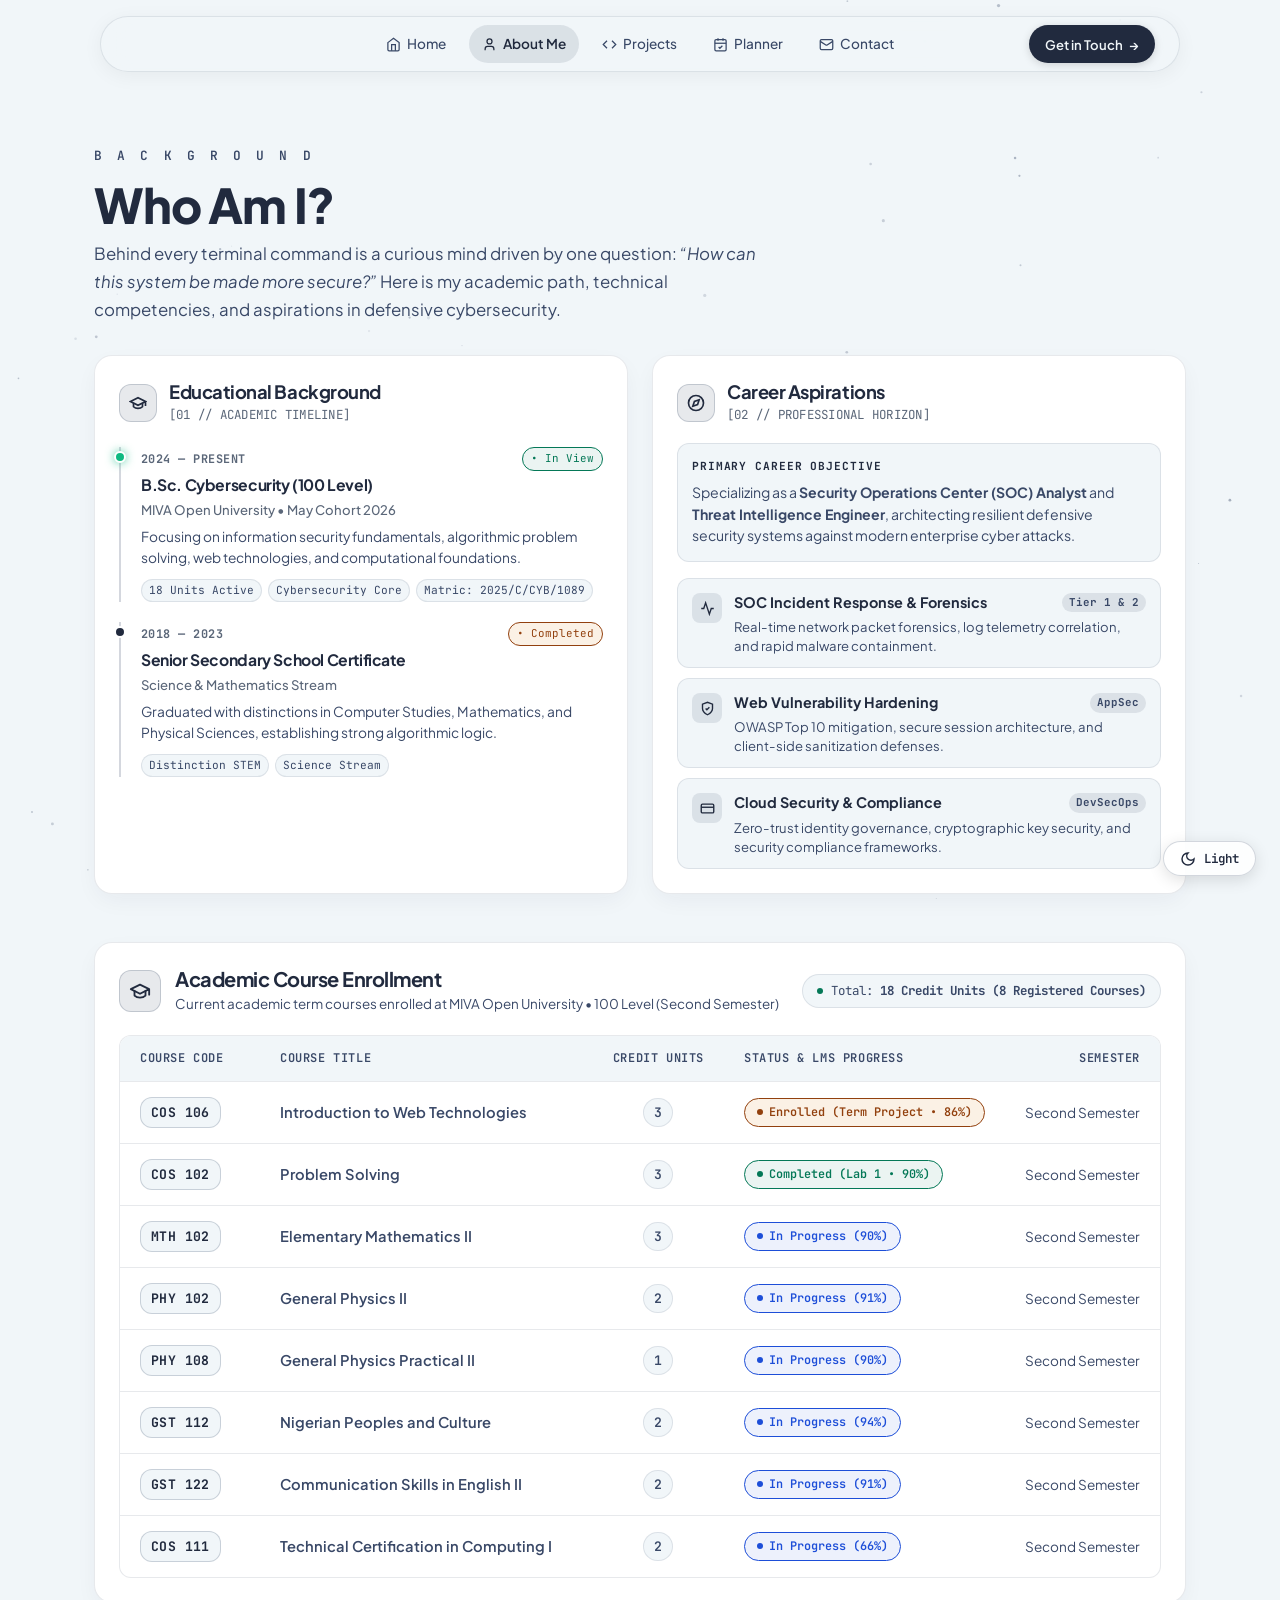
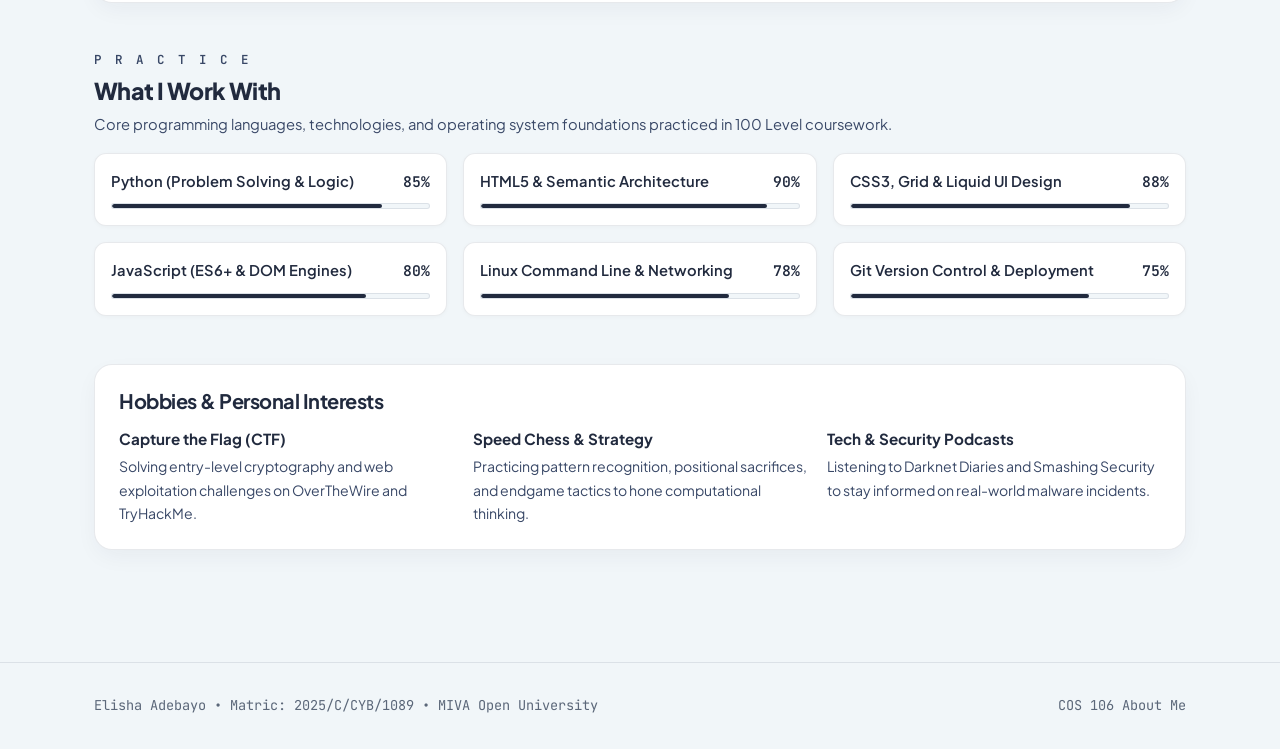
==== commit accfd7ad: "fix: standardize name order to Elisha Adebayo, enforce WebP image fallbacks, clean unused assets, an" ====
--- a/about.html
+++ b/about.html
@@ -4,13 +4,13 @@
   <meta charset="UTF-8" />
   <meta name="viewport" content="width=device-width, initial-scale=1.0" />
   <script>/* apply saved theme before first paint */try{if(localStorage.getItem('elisha_portfolio_theme')==='dark'){var h=document.documentElement;h.setAttribute('data-theme','dark');h.classList.add('dark');}}catch(e){}</script>
-  <meta name="description" content="About Adebayo Elisha - Educational Background, Technical Skills, Career Goals, and Course Schedule." />
-  <title>About Me | Adebayo Elisha</title>
-  <link rel="icon" type="image/svg+xml" href="favicon.svg?v=6.1" />
+  <meta name="description" content="About Elisha Adebayo - Educational Background, Technical Skills, Career Goals, and Course Schedule." />
+  <title>About Me | Elisha Adebayo</title>
+  <link rel="icon" type="image/svg+xml" href="favicon.svg?v=6.2" />
     <link rel="preconnect" href="https://fonts.googleapis.com" />
   <link rel="preconnect" href="https://fonts.gstatic.com" crossorigin />
   <link rel="stylesheet" href="https://fonts.googleapis.com/css2?family=JetBrains+Mono:wght@400;500;600&family=Plus+Jakarta+Sans:wght@300;400;500;600;700;800&display=swap" />
-  <link rel="stylesheet" href="css/style.css?v=6.1" />
+  <link rel="stylesheet" href="css/style.css?v=6.2" />
   <link rel="prefetch" href="index.html" as="document" />
   <link rel="prefetch" href="projects.html" as="document" />
   <link rel="prefetch" href="planner.html" as="document" />
@@ -22,7 +22,7 @@
   <header class="site-header">
     <div class="nav-shell">
       <div class="nav-spacer-left">
-        <a href="index.html" class="nav-brand-title">Adebayo Elisha</a>
+        <a href="index.html" class="nav-brand-title">Elisha Adebayo</a>
       </div>
       <!-- Desktop Navigation Links with SVG Icons -->
       <nav aria-label="Main Navigation">
@@ -568,7 +568,7 @@
   <footer class="site-footer" style="margin-top: 64px;">
     <div class="container">
       <div class="footer-row">
-        <span class="footer-meta">Adebayo Elisha &bull; Matric: 2025/C/CYB/1089 &bull; MIVA Open University</span>
+        <span class="footer-meta">Elisha Adebayo &bull; Matric: 2025/C/CYB/1089 &bull; MIVA Open University</span>
         <span class="footer-meta">COS 106 About Me</span>
       </div>
     </div>
@@ -581,6 +581,6 @@
     <span class="theme-label">Light</span>
   </button>
 
-  <script src="js/effects.js?v=6.1"></script>
+  <script src="js/effects.js?v=6.2"></script>
 </body>
 </html>
--- a/css/style.css
+++ b/css/style.css
@@ -46,7 +46,7 @@
   /* Status Colors */
   --status-high: #B91C1C;
   --status-high-bg: rgba(220, 38, 38, 0.1);
-  --status-med: #B45309;
+  --status-med: #92400E;
   --status-med-bg: rgba(217, 119, 6, 0.1);
   --status-low: #047857;
   --status-low-bg: rgba(4, 120, 87, 0.08);
@@ -1774,22 +1774,29 @@
 }
 
 .date-preset-chips {
-  display: flex;
+  display: grid;
+  grid-template-columns: repeat(4, 1fr);
   gap: 6px;
-  flex-wrap: wrap;
   min-height: 28px;
   align-items: center;
 }
 
 .date-chip-btn {
+  width: 100%;
+  height: 28px;
+  box-sizing: border-box;
+  display: flex;
+  align-items: center;
+  justify-content: center;
   background: var(--bg-canvas);
   border: 1px solid var(--border-subtle);
   color: var(--text-secondary);
   font-size: 0.72rem;
   font-family: var(--font-mono);
-  padding: 3px 8px;
+  padding: 0 4px;
   border-radius: var(--radius-pill);
   cursor: pointer;
+  white-space: nowrap;
   transition: all 0.2s ease;
 }
 
@@ -1800,7 +1807,7 @@
   border-color: var(--border-medium);
 }
 
-/* Tactile 3-Way Segmented Control (Height: 42px) */
+/* Tactile 3-Way Segmented Control (Height: 44px) */
 .priority-segmented-control {
   display: grid;
   grid-template-columns: repeat(3, 1fr);
@@ -1809,25 +1816,29 @@
   padding: 3px;
   border-radius: var(--radius-md);
   border: 1px solid var(--border-subtle);
-  height: 42px;
+  height: 44px;
   box-sizing: border-box;
-  align-items: center;
+  align-items: stretch;
+  overflow: hidden;
 }
 
 .priority-segment-btn {
   height: 100%;
+  width: 100%;
+  box-sizing: border-box;
   display: flex;
   align-items: center;
   justify-content: center;
   background: transparent;
-  border: none;
-  font-size: 0.8rem;
+  border: 1px solid transparent;
+  font-size: 0.82rem;
   font-weight: 600;
   border-radius: var(--radius-sm);
   cursor: pointer;
   color: var(--text-muted);
   font-family: var(--font-mono);
   transition: all 0.2s ease;
+  min-height: 0 !important;
 }
 
 .priority-segment-btn:hover {
@@ -3537,11 +3548,11 @@
   }
 }
 
-/* Touch & Mobile Tap Target Enforcement (Min 44px) */
+/* Touch & Mobile Tap Target Enforcement */
 @media (hover: none) {
   .date-chip-btn {
-    min-height: 44px;
-    padding: 10px 16px;
+    min-height: 28px;
+    padding: 0 4px;
   }
 
   .filter-pill-btn {
@@ -3550,7 +3561,7 @@
   }
 
   .priority-segment-btn {
-    min-height: 46px;
+    min-height: 0 !important;
   }
 
   .btn-trash {
